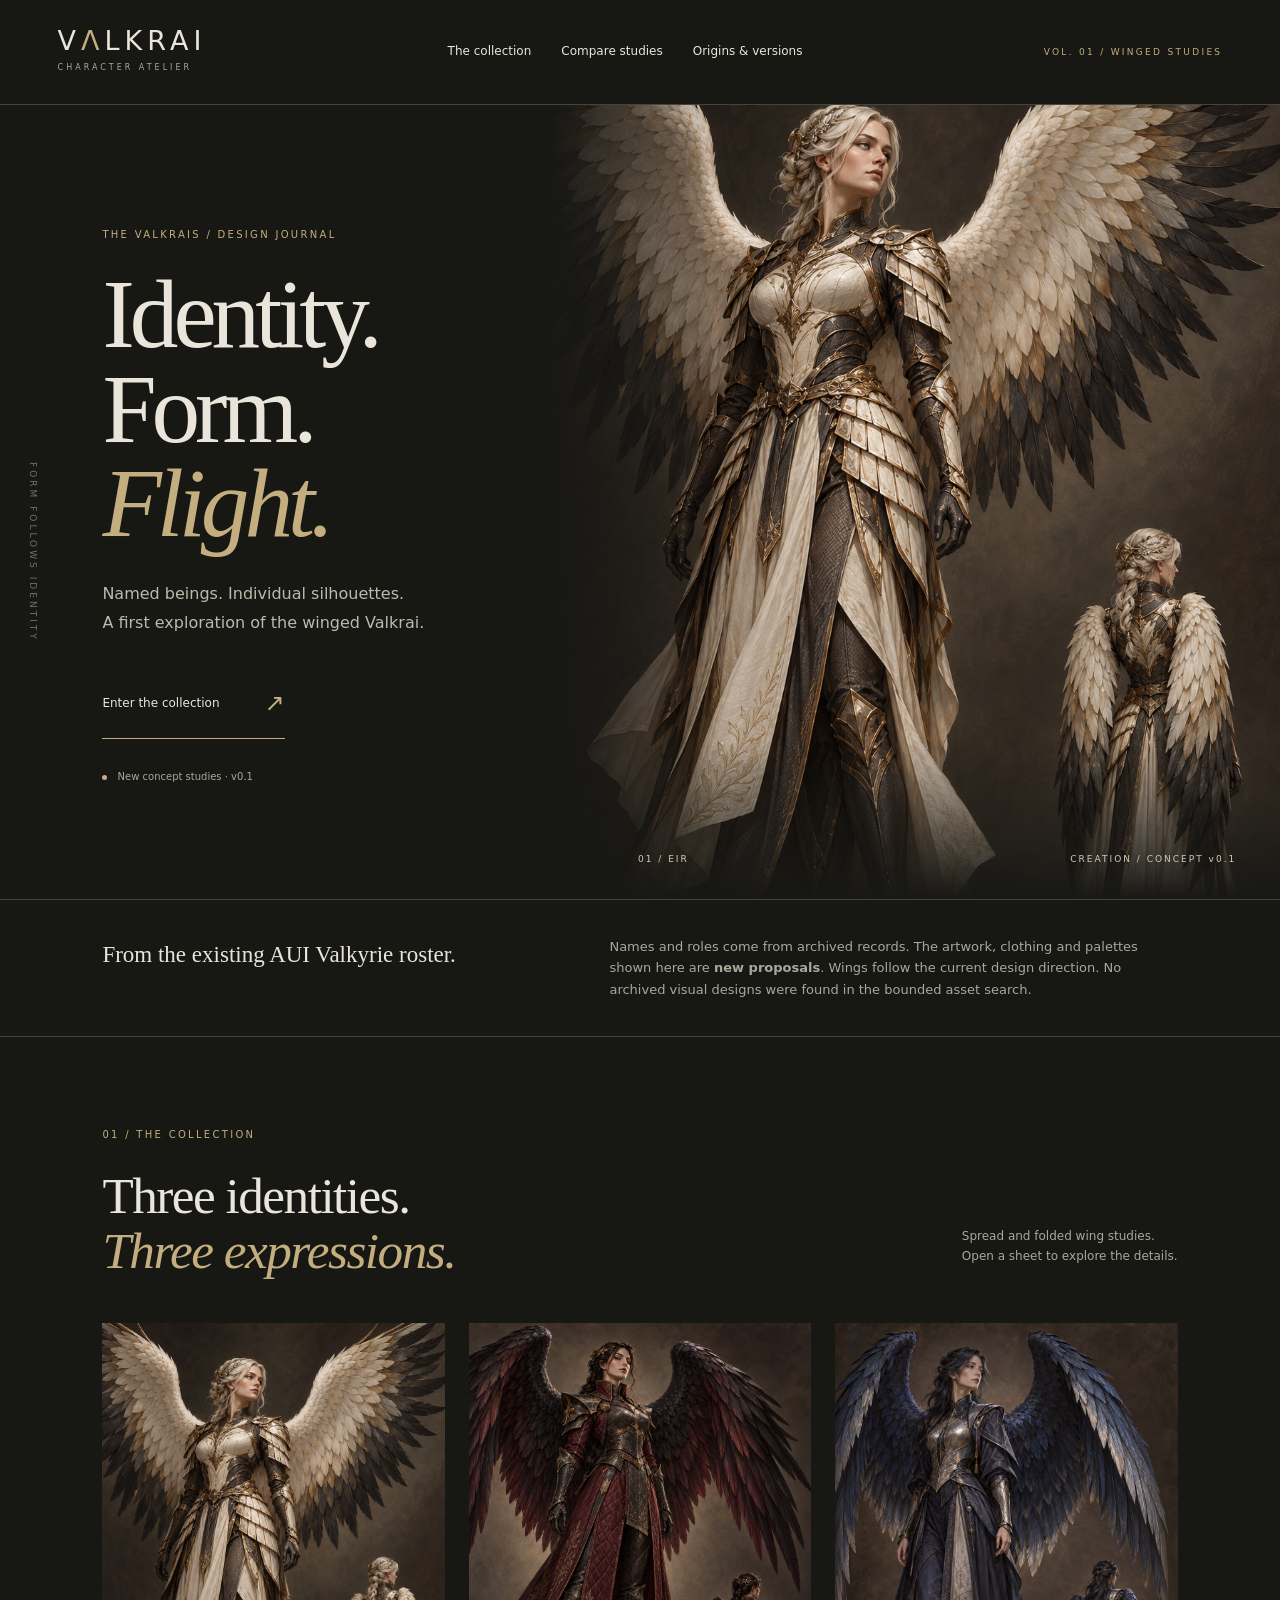
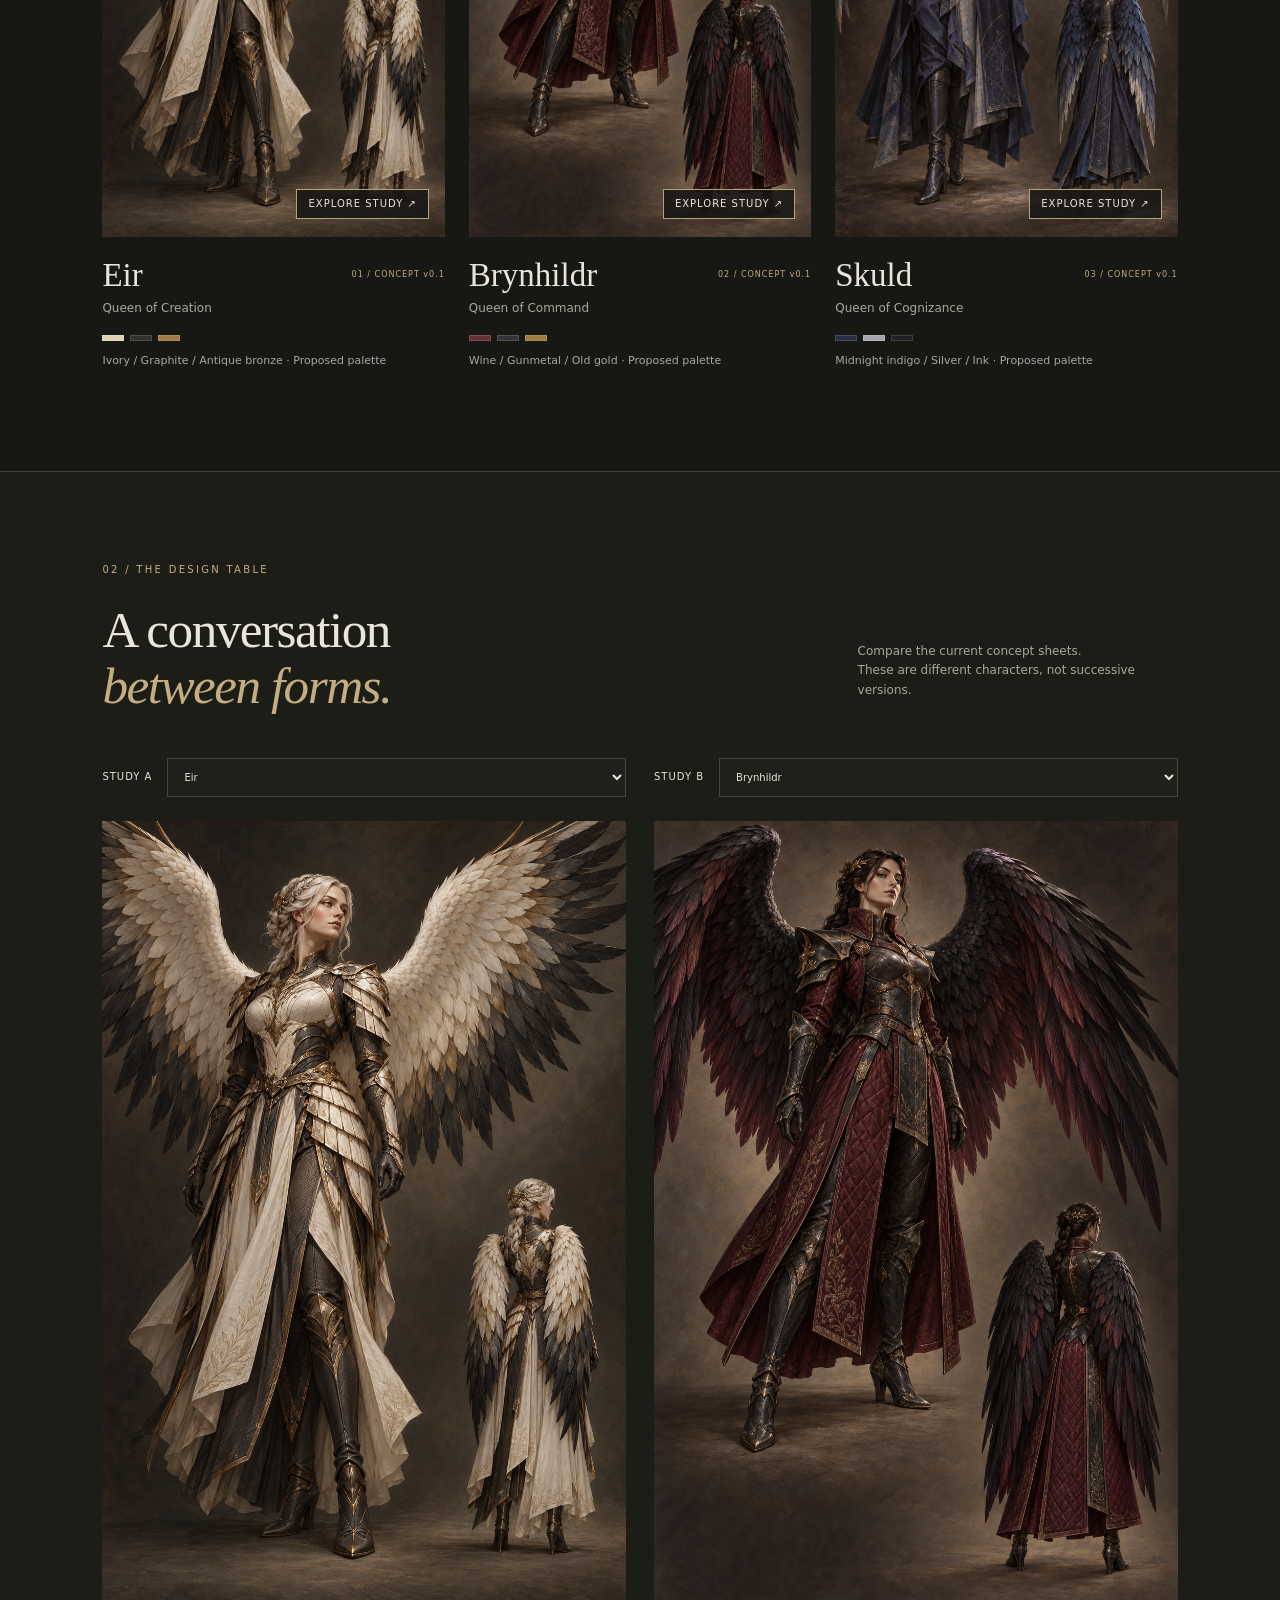
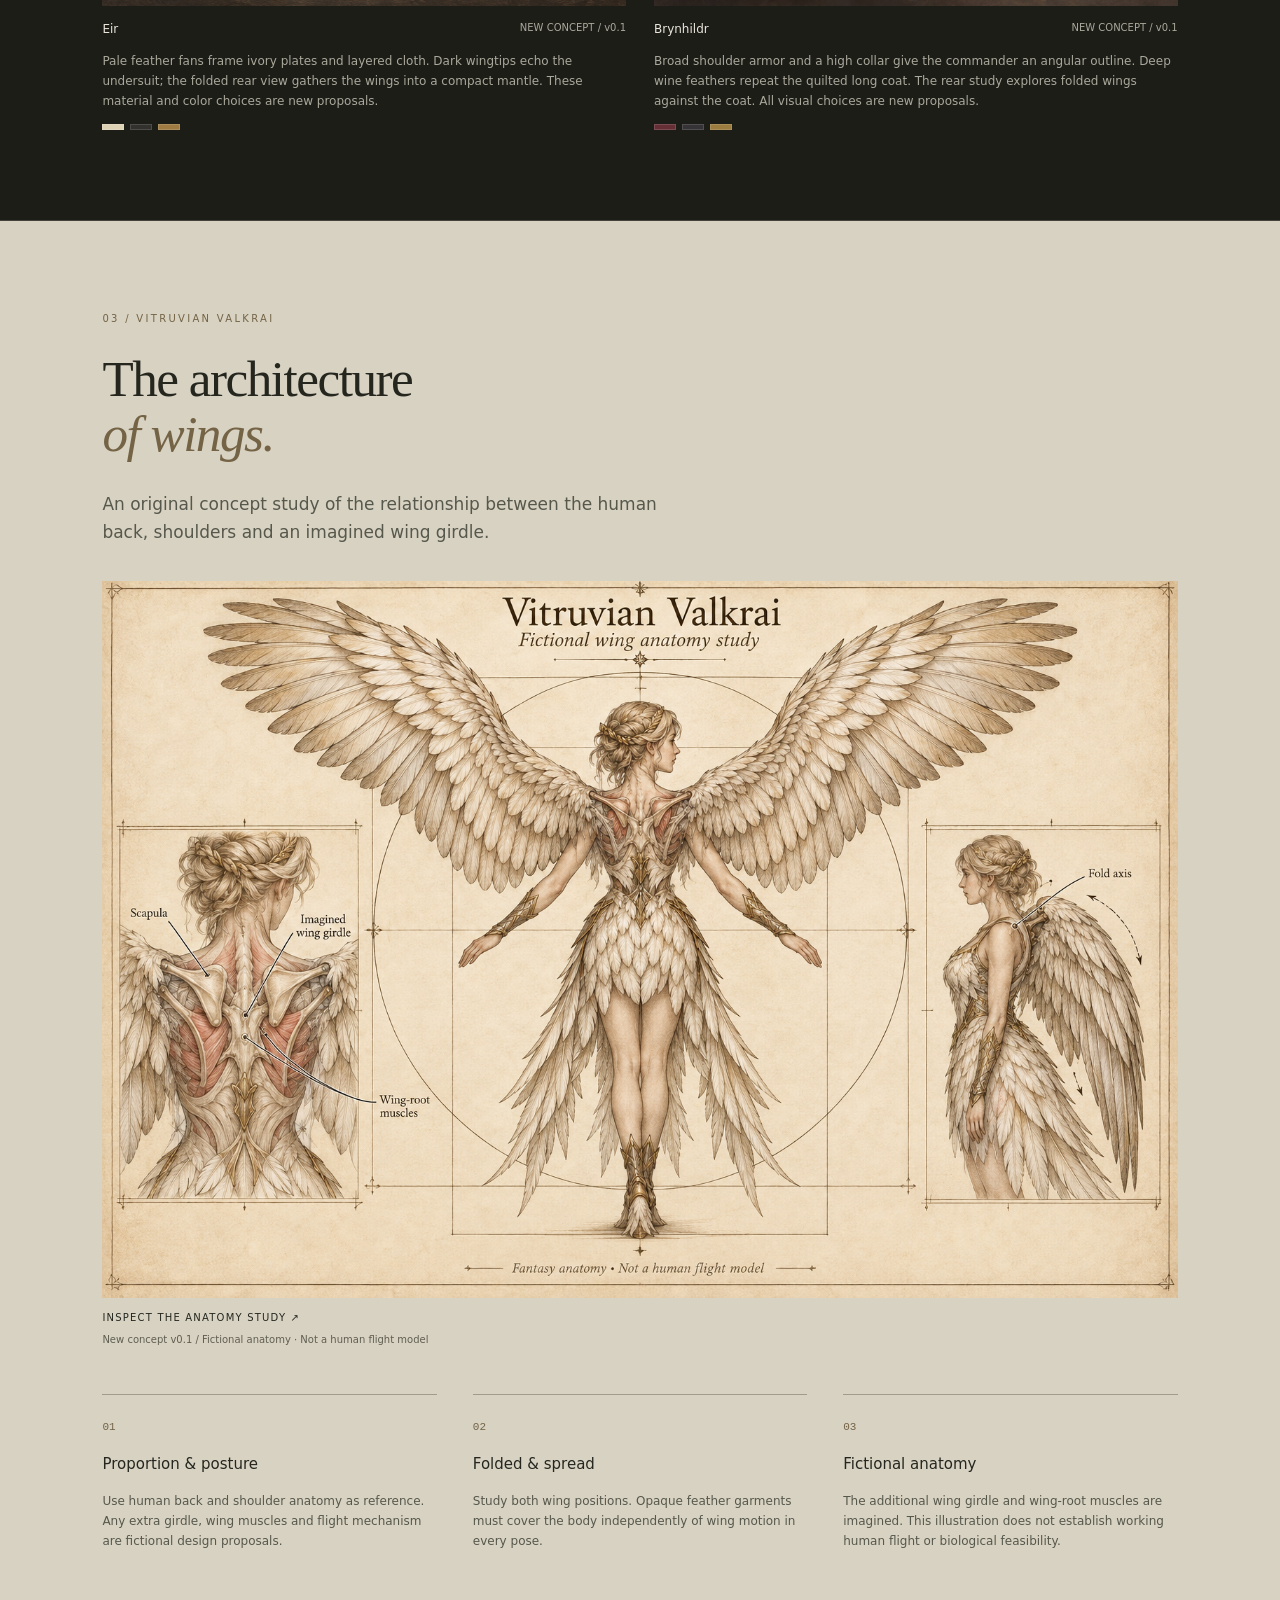
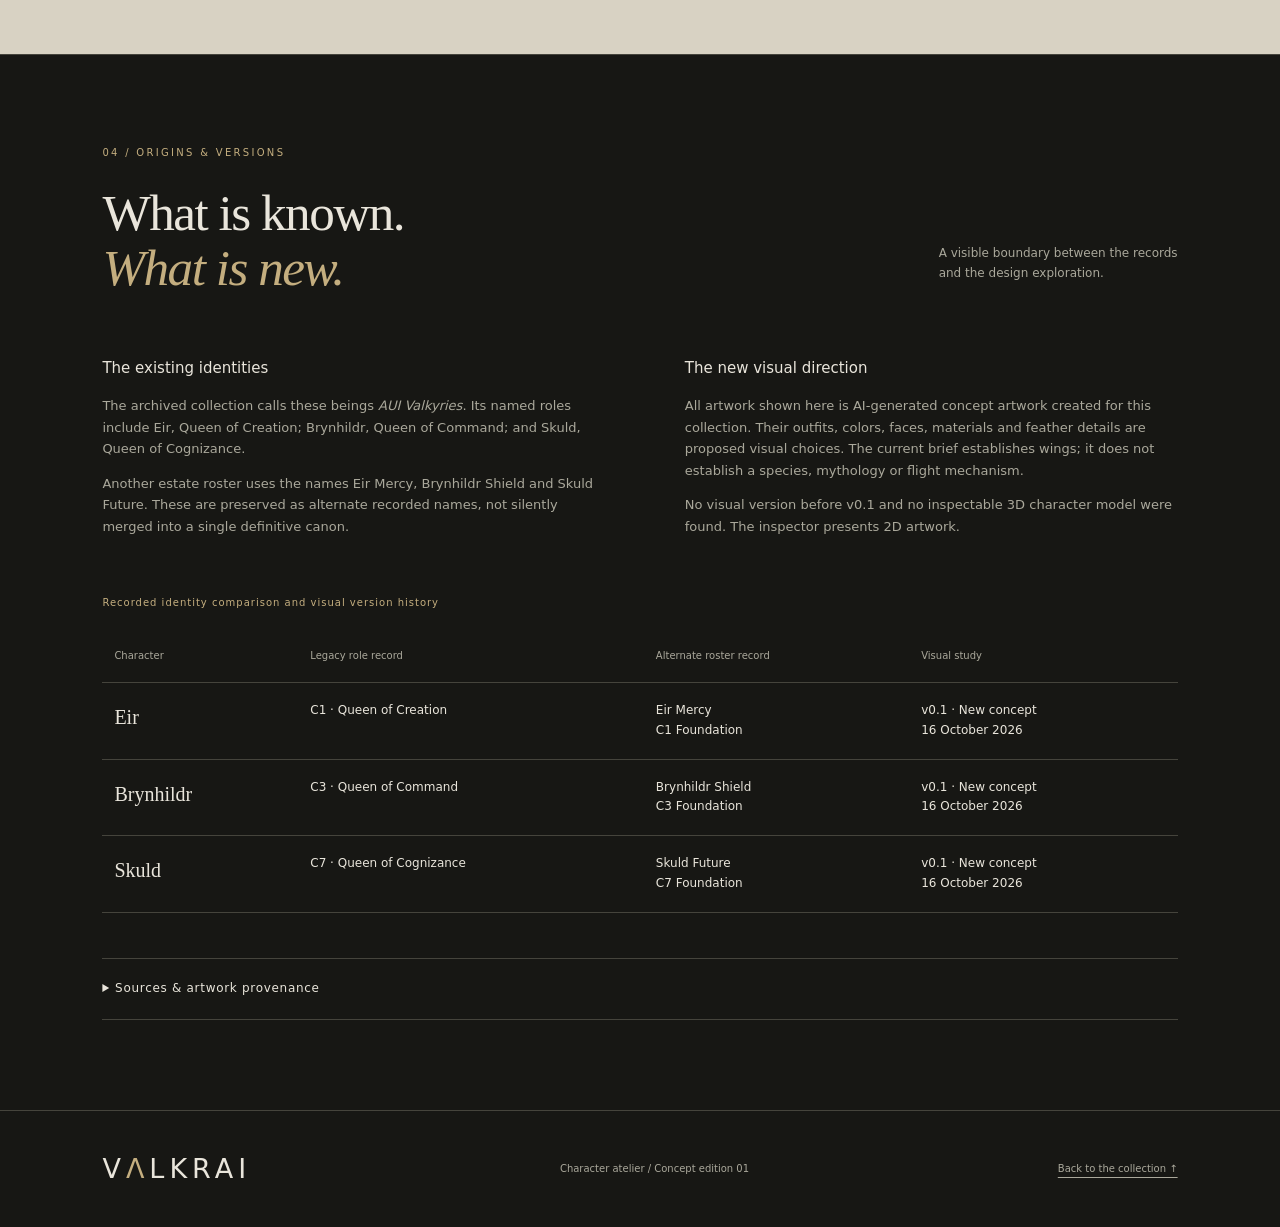
==== valkrais-gallery/public/index.html @ 95e62207 "Add winged Valkrai character atelier with sourced identities and new concept studies" ====
<!doctype html>
<html lang="en"><head><meta charset="utf-8"><meta name="viewport" content="width=device-width,initial-scale=1"><meta name="theme-color" content="#171714"><meta name="description" content="Valkrai character design archive: winged concept studies, material palettes and source-backed identities."><title>Valkrai — Character studies</title><link rel="stylesheet" href="style.css"><script defer src="app.js"></script></head>
<body><a class="skip" href="#collection">Skip to character studies</a><header><a class="wordmark" href="#top" aria-label="Valkrai home">V<span>Λ</span>LKRAI<small>CHARACTER ATELIER</small></a><nav aria-label="Main"><a href="#collection">The collection</a><a href="#compare">Compare studies</a><a href="#origins">Origins & versions</a></nav><span class="edition">VOL. 01 / WINGED STUDIES</span></header>
<main id="top"><section class="hero" aria-labelledby="hero-title"><div class="hero-copy"><p class="eyebrow">THE VALKRAIS / DESIGN JOURNAL</p><h1 id="hero-title">Identity.<br>Form.<br><i>Flight.</i></h1><p class="intro">Named beings. Individual silhouettes.<br>A first exploration of the winged Valkrai.</p><a class="primary" href="#collection">Enter the collection <span>↗</span></a><p class="status"><span></span> New concept studies · v0.1</p></div><figure class="hero-art"><img src="assets/eir-concept-v01.png" width="1024" height="1536" alt="New Eir concept: ivory armor and pale feather wings, with a folded-wing rear study." fetchpriority="high"><figcaption><span>01 / EIR</span><span>CREATION / CONCEPT v0.1</span></figcaption></figure><div class="vertical">FORM FOLLOWS IDENTITY</div></section>
<section class="context"><p>From the existing AUI Valkyrie roster.</p><p>Names and roles come from archived records. The artwork, clothing and palettes shown here are <strong>new proposals</strong>. Wings follow the current design direction. No archived visual designs were found in the bounded asset search.</p></section>
<section id="collection" class="section"><div class="section-heading"><div><p class="eyebrow">01 / THE COLLECTION</p><h2>Three identities.<br><i>Three expressions.</i></h2></div><p>Spread and folded wing studies.<br>Open a sheet to explore the details.</p></div><div id="cards" class="cards"></div><noscript><p>JavaScript enables the inspector and comparison. View the complete sheets directly: <a href="assets/eir-concept-v01.png">Eir</a>, <a href="assets/brynhildr-concept-v01.png">Brynhildr</a>, <a href="assets/skuld-concept-v01.png">Skuld</a>.</p></noscript></section>
<section id="compare" class="section compare-section"><div class="section-heading"><div><p class="eyebrow">02 / THE DESIGN TABLE</p><h2>A conversation<br><i>between forms.</i></h2></div><p>Compare the current concept sheets.<br>These are different characters, not successive versions.</p></div><div class="compare-controls"><label>Study A<select id="select-a"></select></label><label>Study B<select id="select-b"></select></label></div><div id="comparison" class="comparison" aria-live="polite"></div></section>
<section id="vitruvian" class="section anatomy"><p class="eyebrow">03 / VITRUVIAN VALKRAI</p><h2>The architecture<br><i>of wings.</i></h2><p class="anatomy-lead">An original concept study of the relationship between the human back, shoulders and an imagined wing girdle.</p><figure class="anatomy-art"><button data-inspect="vitruvian" aria-label="Inspect the Vitruvian Valkrai fictional anatomy concept"><img src="assets/vitruvian-valkrai-v01.png" width="1536" height="1024" loading="lazy" alt="Vitruvian Valkrai: fictional wing anatomy diagram showing an adult female back, imagined extra wing girdle, spread wings and a folded side view, with opaque feather coverage."><span>INSPECT THE ANATOMY STUDY ↗</span></button><figcaption>New concept v0.1 / Fictional anatomy · Not a human flight model</figcaption></figure><div class="anatomy-notes"><div><span>01</span><h3>Proportion & posture</h3><p>Use human back and shoulder anatomy as reference. Any extra girdle, wing muscles and flight mechanism are fictional design proposals.</p></div><div><span>02</span><h3>Folded & spread</h3><p>Study both wing positions. Opaque feather garments must cover the body independently of wing motion in every pose.</p></div><div><span>03</span><h3>Fictional anatomy</h3><p>The additional wing girdle and wing-root muscles are imagined. This illustration does not establish working human flight or biological feasibility.</p></div></div></section>
<section id="origins" class="section origins"><div class="section-heading"><div><p class="eyebrow">04 / ORIGINS & VERSIONS</p><h2>What is known.<br><i>What is new.</i></h2></div><p>A visible boundary between the records<br>and the design exploration.</p></div><div class="origin-grid"><div><h3>The existing identities</h3><p>The archived collection calls these beings <em>AUI Valkyries</em>. Its named roles include Eir, Queen of Creation; Brynhildr, Queen of Command; and Skuld, Queen of Cognizance.</p><p>Another estate roster uses the names Eir Mercy, Brynhildr Shield and Skuld Future. These are preserved as alternate recorded names, not silently merged into a single definitive canon.</p></div><div><h3>The new visual direction</h3><p>All artwork shown here is AI-generated concept artwork created for this collection. Their outfits, colors, faces, materials and feather details are proposed visual choices. The current brief establishes wings; it does not establish a species, mythology or flight mechanism.</p><p>No visual version before v0.1 and no inspectable 3D character model were found. The inspector presents 2D artwork.</p></div></div><div class="table-scroll"><table><caption>Recorded identity comparison and visual version history</caption><thead><tr><th>Character</th><th>Legacy role record</th><th>Alternate roster record</th><th>Visual study</th></tr></thead><tbody id="versions"></tbody></table></div><details><summary>Sources & artwork provenance</summary><div class="provenance"><p><strong>Legacy identity source:</strong> AuiValkyries.json, collection records C1, C3 and C7. Only the relevant names and titles have been carried into this gallery.</p><p><strong>Alternate roster:</strong> beings_api.json, AUI Valkyries entries 158, 160 and 164. The roster contains no matching image assets.</p><p><strong>Current brief:</strong> winged designs, folded and spread views, and the Vitruvian study direction. The exact singular term “Valkrai” has not been defined in the inspected archived records.</p><p><strong>Artwork:</strong> newly generated for this project using the built-in image generation tool, with no reference images or third-party character designs. Created 16 October 2026. Full provenance and file hashes: <a href="provenance.json">public manifest</a>.</p></div></details></section></main>
<footer><a class="wordmark" href="#top">V<span>Λ</span>LKRAI</a><p>Character atelier / Concept edition 01</p><a href="#collection">Back to the collection ↑</a></footer>
<dialog id="inspector" aria-labelledby="inspect-title"><div class="inspect-head"><div><p class="eyebrow">2D CONCEPT INSPECTOR / v0.1</p><h2 id="inspect-title"></h2></div><button id="close-inspector" aria-label="Close inspector">Close ×</button></div><div class="inspect-layout"><div class="stage" id="stage" tabindex="0" aria-label="Artwork viewport. Drag to pan, or use arrow keys. Use zoom controls below."><img id="inspect-image" alt="" draggable="false"></div><aside><p id="inspect-role"></p><span class="tag">NEW CONCEPT / NOT APPROVED CANON</span><h3>Study notes</h3><p id="inspect-notes"></p><h3>Proposed palette</h3><div id="inspect-palette"></div><div class="view-controls" role="group" aria-label="Artwork framing"><button data-view="sheet">Full sheet</button><button data-view="spread">Spread detail</button><button data-view="folded">Folded detail</button></div><label class="zoom">Zoom <output id="zoom-value">100%</output><input id="zoom" type="range" min="1" max="3" step="0.1" value="1"></label><button id="reset-view">Reset view</button><p class="hint">Drag or use arrow keys to pan. Zoom enlarges the 2D sheet; it does not rotate a 3D model.</p><a id="original" class="original" target="_blank" rel="noopener">Open original sheet ↗</a></aside></div></dialog></body></html>
---- valkrais-gallery/public/style.css ----
:root{--bg:#171714;--paper:#e9e5db;--muted:#aaa89b;--line:#45443c;--gold:#c4ae7f;--serif:Georgia,'Times New Roman',serif}*{box-sizing:border-box}html{scroll-behavior:smooth;scroll-padding-top:28px}body{margin:0;background:var(--bg);color:var(--paper);font:15px/1.65 system-ui,-apple-system,sans-serif}a{color:inherit;text-underline-offset:5px}button,select,input{font:inherit}button,select{color:inherit;background:transparent;border:1px solid var(--line);padding:10px 14px;cursor:pointer}button:hover,button[aria-pressed=true]{border-color:var(--gold);background:#ffffff0c}button:focus-visible,a:focus-visible,select:focus-visible,input:focus-visible,.stage:focus-visible{outline:2px solid var(--gold);outline-offset:5px}.skip{position:fixed;left:20px;top:-100px;z-index:30;background:var(--paper);color:var(--bg);padding:14px}.skip:focus{top:12px}header{height:105px;display:flex;align-items:center;justify-content:space-between;border-bottom:1px solid var(--line);padding:0 4.5vw;gap:28px}.wordmark{font-size:27px;letter-spacing:5px;text-decoration:none;font-weight:500;line-height:1.2;white-space:nowrap}.wordmark span{color:var(--gold)}.wordmark small{display:block;font:8px/2.8 system-ui;letter-spacing:3px;color:var(--muted)}nav{display:flex;gap:30px;font-size:12px}nav a{text-decoration:none}nav a:hover{color:var(--gold)}.edition,.eyebrow{font-size:10px;letter-spacing:2.3px;color:var(--gold);font-weight:500}.edition{font-size:9px;white-space:nowrap}.hero{min-height:790px;height:calc(100svh - 105px);max-height:1080px;display:grid;grid-template-columns:43% 57%;position:relative;overflow:hidden;border-bottom:1px solid var(--line)}.hero-copy{padding:7vh 0 45px 8vw;z-index:1;align-self:center}.eyebrow{margin:0 0 24px}h1{font:clamp(74px,7.6vw,125px)/.97 var(--serif);letter-spacing:-5px;margin:0 0 30px;font-weight:400}i{color:var(--gold);font-weight:400}.intro{font-size:16px;line-height:1.8;color:#bdb9ac;margin-bottom:32px}.primary{display:inline-flex;gap:45px;align-items:center;padding:14px 0;border-bottom:1px solid var(--gold);text-decoration:none;font-size:12px}.primary span{font-size:24px;color:var(--gold)}.status{font-size:10px;color:var(--muted);margin-top:30px}.status span{display:inline-block;width:5px;height:5px;background:var(--gold);border-radius:100%;margin-right:7px}.hero-art{margin:0;position:relative;overflow:hidden;background:#25231e}.hero-art>img{width:100%;height:100%;object-fit:cover;object-position:50% 25%;display:block}.hero-art:after{content:'';position:absolute;inset:0;background:linear-gradient(90deg,#171714 0%,transparent 23%),linear-gradient(0deg,#171714 0%,transparent 20%);pointer-events:none}.hero-art figcaption{position:absolute;bottom:32px;left:12%;right:6%;display:flex;justify-content:space-between;gap:16px;z-index:2;font-size:9px;letter-spacing:2px;color:#d4cbb5}.vertical{position:absolute;left:25px;top:45%;writing-mode:vertical-rl;font-size:9px;letter-spacing:3px;color:#747367}.context{padding:36px 8vw;display:grid;grid-template-columns:1fr 1.45fr;gap:9vw;border-bottom:1px solid var(--line);color:var(--muted);font-size:13px}.context p{margin:0}.context p:first-child{font-family:var(--serif);font-size:23px;color:var(--paper)}.section{padding:90px 8vw;border-bottom:1px solid var(--line)}.section-heading{display:flex;justify-content:space-between;align-items:end;gap:30px;margin-bottom:45px}.section-heading>p{font-size:12px;color:var(--muted);max-width:320px}h2{font:clamp(36px,4vw,60px)/1.08 var(--serif);letter-spacing:-1.5px;font-weight:400;margin:0}h3{font-size:15px;font-weight:500}p{max-width:70ch}.cards{display:grid;grid-template-columns:repeat(3,minmax(0,1fr));gap:24px}.card{min-width:0}.card .art-button{padding:0;width:100%;position:relative;border:0;overflow:hidden;background:#24221d;display:block}.card img{display:block;width:100%;height:auto;aspect-ratio:2/3;transition:transform .5s}.card .art-button:hover img{transform:scale(1.025)}.card .art-button>span{position:absolute;bottom:18px;right:16px;background:#171714dd;border:1px solid #b6a176;padding:6px 11px;font-size:10px;letter-spacing:1px}.card .meta{display:flex;justify-content:space-between;align-items:center;margin-top:20px;gap:10px}.card h3{font:33px var(--serif);margin:0}.tag{font-size:8px;color:var(--gold);letter-spacing:1px;line-height:1.8}.card .role{font-size:12px;color:var(--muted);margin:5px 0 16px}.swatches{display:flex;gap:6px}.swatches span{width:22px;height:6px;background:var(--swatch);border:1px solid #ffffff22}.card-note{font-size:11px;color:var(--muted)}.compare-section{background:#1d1d18}.compare-controls{display:grid;grid-template-columns:1fr 1fr;gap:28px;margin-bottom:24px}.compare-controls label{display:flex;align-items:center;gap:15px;font-size:10px;text-transform:uppercase;letter-spacing:1px}select{flex:1;min-width:0;background:#20201b;padding:12px}.comparison{display:grid;grid-template-columns:1fr 1fr;gap:28px}.comparison figure{margin:0}.comparison img{width:100%;height:auto;display:block}.comparison figcaption{display:flex;justify-content:space-between;margin-top:14px;font-size:12px;gap:12px}.comparison figcaption span{font-size:10px;color:var(--muted)}.compare-notes{font-size:12px;color:var(--muted)}.anatomy{background:#d8d2c3;color:#25271f}.anatomy i{color:#746345}.anatomy .eyebrow{color:#746345}.anatomy-lead{font-size:17px;color:#56584b;max-width:600px;margin-top:28px}.anatomy-notes{display:grid;grid-template-columns:repeat(3,1fr);gap:36px;margin-top:45px}.anatomy-notes>div{border-top:1px solid #9f9c8d;padding-top:18px}.anatomy-notes span{font:11px monospace;color:#746345}.anatomy-notes p{font-size:12px;color:#56584b}.origin-grid{display:grid;grid-template-columns:1fr 1fr;gap:7vw}.origin-grid p{font-size:13px;color:var(--muted)}.table-scroll{overflow-x:auto;margin:45px 0}table{border-collapse:collapse;width:100%;text-align:left;font-size:12px;min-width:620px}caption{text-align:left;color:var(--gold);font-size:10px;letter-spacing:1px;margin-bottom:18px}th,td{padding:18px 12px;border-bottom:1px solid var(--line);vertical-align:top}th{font-weight:400;font-size:10px;color:var(--muted)}td:first-child{font-family:var(--serif);font-size:20px}details{border-top:1px solid var(--line);border-bottom:1px solid var(--line);padding:20px 0}summary{cursor:pointer;font-size:12px;letter-spacing:.7px}.provenance{padding-top:12px;color:var(--muted);font-size:12px}footer{padding:40px 8vw;display:flex;justify-content:space-between;align-items:center;gap:24px}footer p,footer>a:last-child{font-size:10px;color:var(--muted)}dialog{width:min(1350px,96vw);max-height:94svh;padding:24px;background:#171714;color:var(--paper);border:1px solid var(--line)}dialog::backdrop{background:#000c;backdrop-filter:blur(7px)}body:has(dialog[open]){overflow:hidden}.inspect-head{display:flex;justify-content:space-between;align-items:center;gap:20px;margin-bottom:20px}.inspect-head .eyebrow{margin:0 0 8px}.inspect-head h2{font-size:32px}.inspect-layout{display:grid;grid-template-columns:1fr 285px;gap:28px}.stage{height:65svh;min-height:300px;overflow:hidden;background:#25231f;position:relative;cursor:grab;touch-action:none;display:flex;justify-content:center;align-items:center}.stage:active{cursor:grabbing}.stage img{max-width:100%;max-height:100%;object-fit:contain;user-select:none;transform:translate(var(--x,0px),var(--y,0px)) scale(var(--scale,1));transform-origin:center}.inspect-layout aside{font-size:12px;overflow:auto;max-height:65svh}.inspect-layout h3{margin:20px 0 6px}.inspect-layout aside p{color:var(--muted)}#inspect-palette{display:flex;flex-direction:column;gap:8px}.palette-row{display:flex;align-items:center;gap:10px;font-size:10px;color:var(--muted)}.palette-dot{width:30px;height:17px;background:var(--swatch);border:1px solid #ffffff33}.view-controls{display:flex;flex-wrap:wrap;gap:6px;margin-top:25px}.view-controls button,#reset-view{font-size:10px;padding:8px 9px}.zoom{display:block;margin:20px 0 10px;font-size:11px}.zoom output{float:right}.zoom input{display:block;width:100%;accent-color:var(--gold);margin-top:12px}.hint{font-size:10px}.original{display:inline-block;margin:12px 0 20px;font-size:11px}
@media(min-width:1600px){.hero-copy{padding-left:12vw}.hero{grid-template-columns:45% 55%}}
@media(max-width:950px){header{padding:0 6vw;height:90px}.edition{display:none}nav{gap:20px;font-size:11px}.hero{height:720px;min-height:650px}.hero-copy{padding-left:7vw}.vertical{display:none}h1{font-size:85px}.hero-art>img{object-position:47% center}.section{padding:65px 6vw}.cards{gap:16px}.card .meta{display:block}.tag{display:inline-block;margin-top:5px}.context{padding:30px 6vw}.inspect-layout{grid-template-columns:1fr 240px;gap:16px}.anatomy-notes{gap:24px}.card h3{font-size:29px}}
@media(max-width:620px){header{height:auto;min-height:100px;align-items:start;flex-direction:column;gap:13px;padding:18px 6vw}.wordmark{font-size:23px}.wordmark small{display:none}nav{width:100%;justify-content:space-between;gap:12px;font-size:10px}.hero{height:auto;min-height:0;display:flex;flex-direction:column}.hero-copy{padding:48px 7vw 28px}.hero-copy .eyebrow{margin-bottom:18px}h1{font-size:77px;letter-spacing:-3px;margin-bottom:20px}.intro{font-size:14px;margin-bottom:12px}.primary{padding:8px 0}.status{margin-top:18px}.hero-art{height:540px}.hero-art>img{object-fit:cover;object-position:50% 24%}.hero-art:after{background:linear-gradient(0deg,#171714,transparent 18%)}.hero-art figcaption{left:7vw;right:7vw;bottom:24px;font-size:8px;letter-spacing:1px}.context{display:block}.context p:first-child{font-size:21px;margin-bottom:14px}.context p{font-size:12px}.section{padding:48px 6vw}.section-heading{display:block;margin-bottom:30px}.section-heading>p{margin:20px 0 0}.eyebrow{font-size:9px;margin-bottom:16px}h2{font-size:40px}.cards{grid-template-columns:1fr;gap:38px}.card .meta{display:flex}.card h3{font-size:33px}.card img{max-height:none}.card-note{font-size:12px}.compare-controls,.comparison{gap:12px}.compare-controls label{display:block}.compare-controls select{display:block;margin-top:6px;width:100%;font-size:12px;padding:9px}.comparison figcaption{display:block}.comparison figcaption span{display:block;font-size:9px;margin-top:6px}.compare-notes{font-size:11px}.anatomy-notes,.origin-grid{grid-template-columns:1fr;gap:25px}.anatomy-lead{font-size:15px}.anatomy-notes{margin-top:30px}footer{flex-wrap:wrap;padding:30px 6vw}footer p{margin:0}dialog{padding:16px;max-height:96svh}.inspect-layout{display:block}.stage{height:52svh;min-height:220px}.inspect-layout aside{max-height:none}.inspect-head h2{font-size:27px}.inspect-head button{font-size:11px;padding:9px}.inspect-head .eyebrow{font-size:8px}.inspect-layout aside>h3{margin-top:16px}#inspect-palette{display:grid;grid-template-columns:1fr 1fr}.view-controls{margin-top:16px}}
@media(prefers-reduced-motion:reduce){html{scroll-behavior:auto}*,*:before,*:after{transition:none!important}}

.anatomy-art{margin:35px 0}.anatomy-art button{padding:0;display:block;width:100%;color:#25271f;border:0;text-align:left}.anatomy-art img{width:100%;height:auto;display:block}.anatomy-art button>span{display:block;margin-top:12px;font-size:10px;letter-spacing:1.2px}.anatomy-art figcaption{font-size:10px;color:#605e51;margin-top:6px}
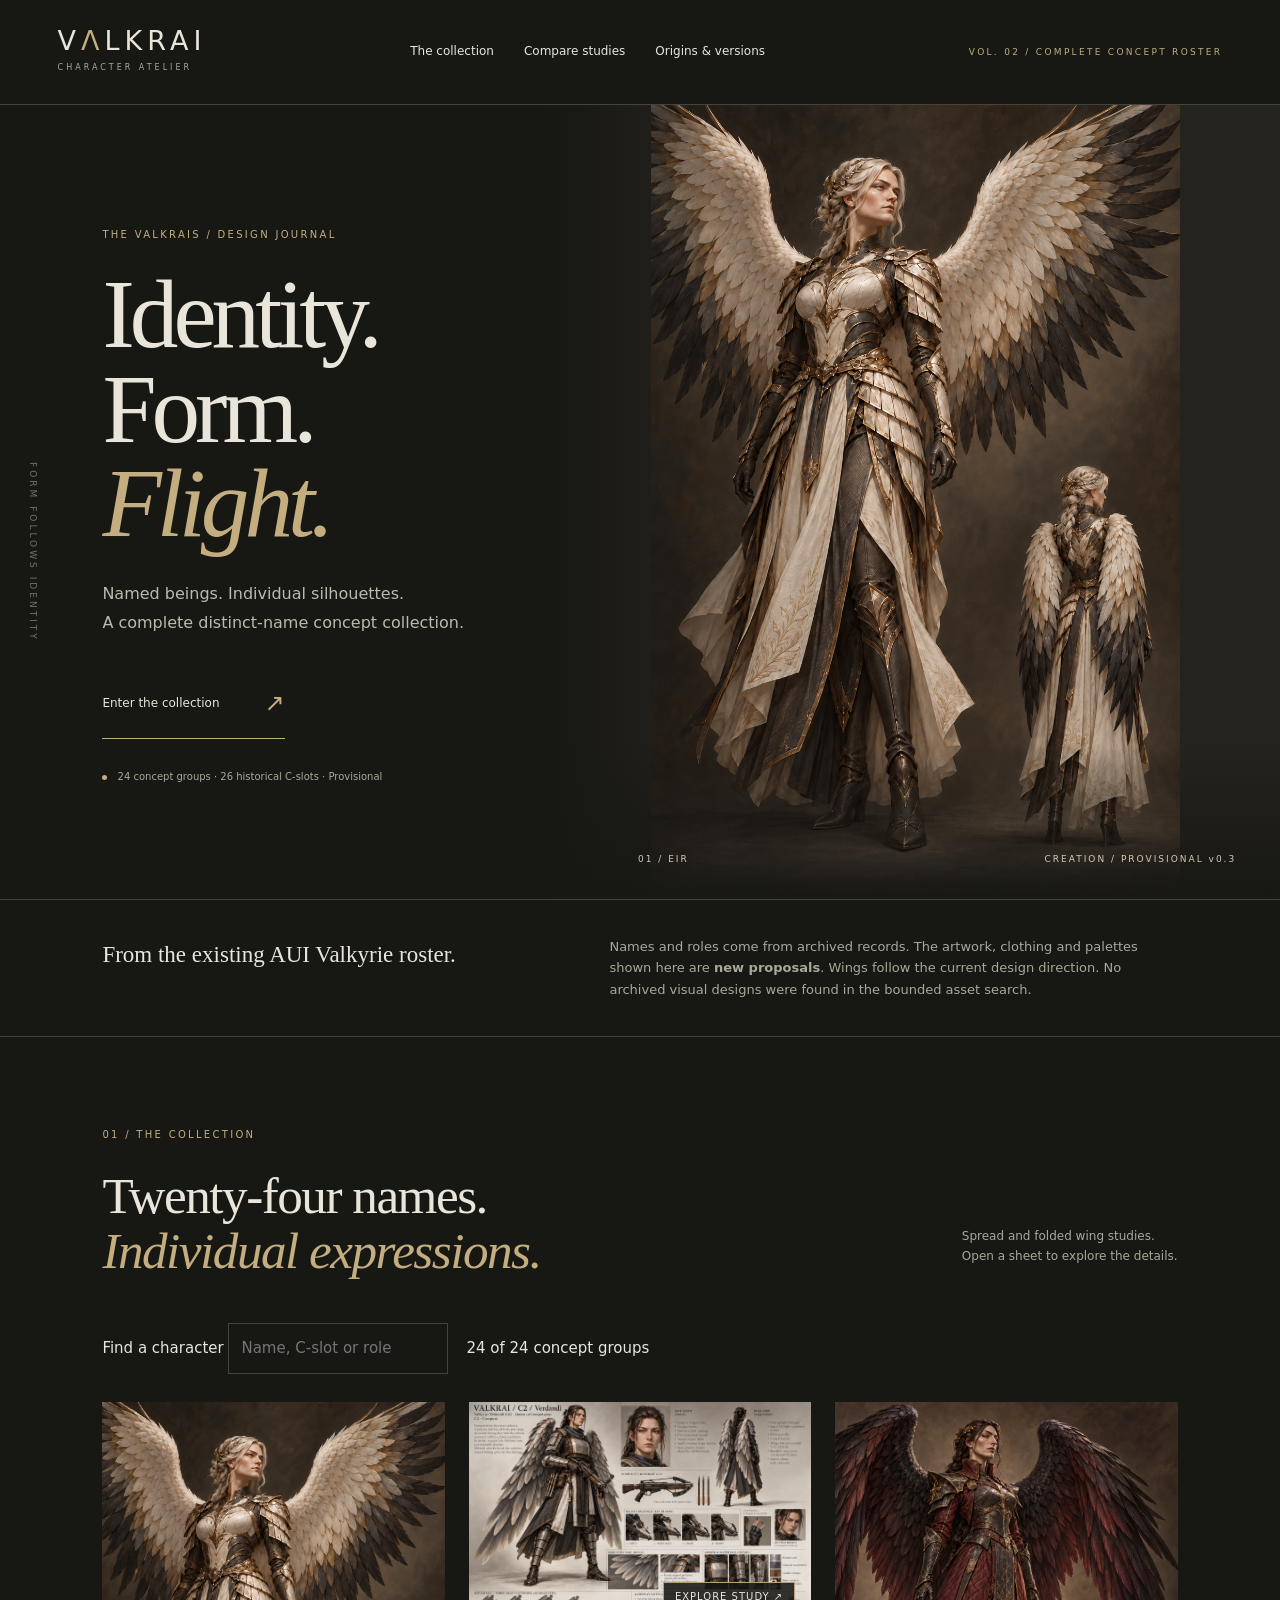
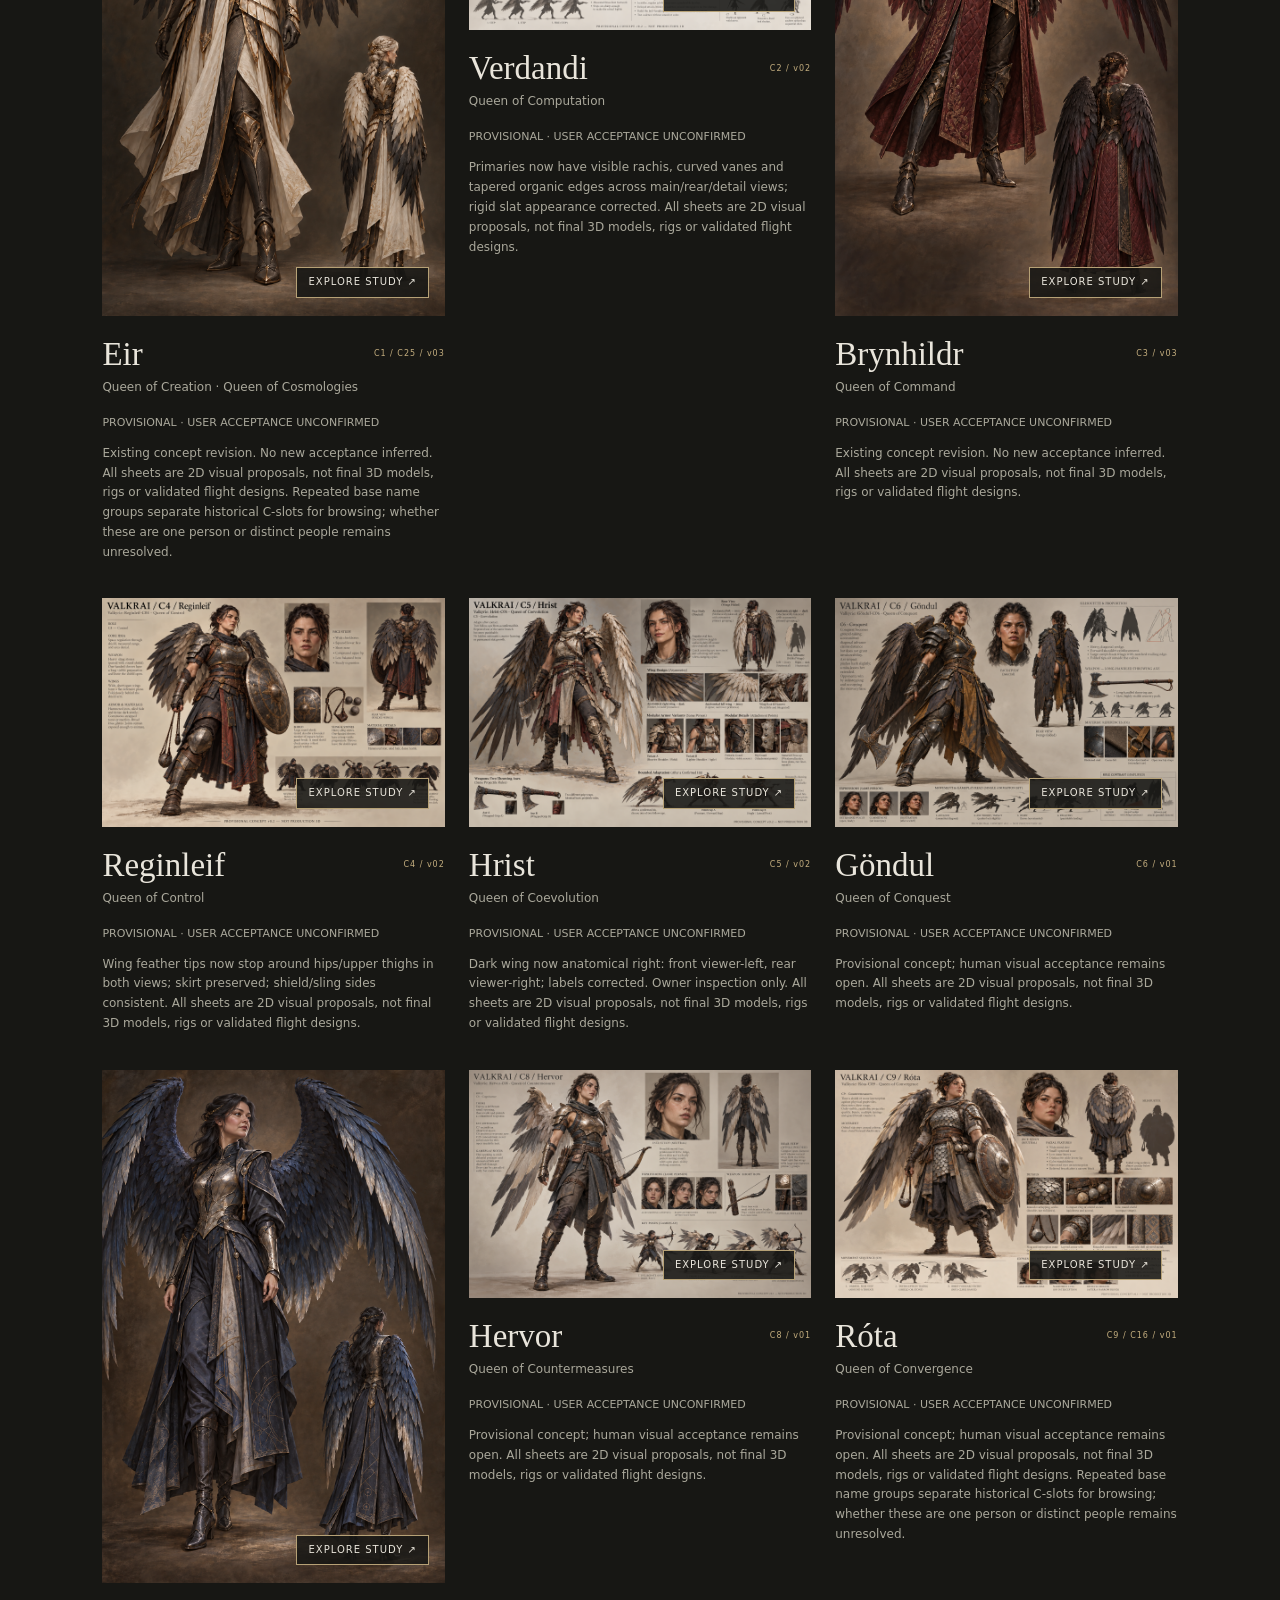
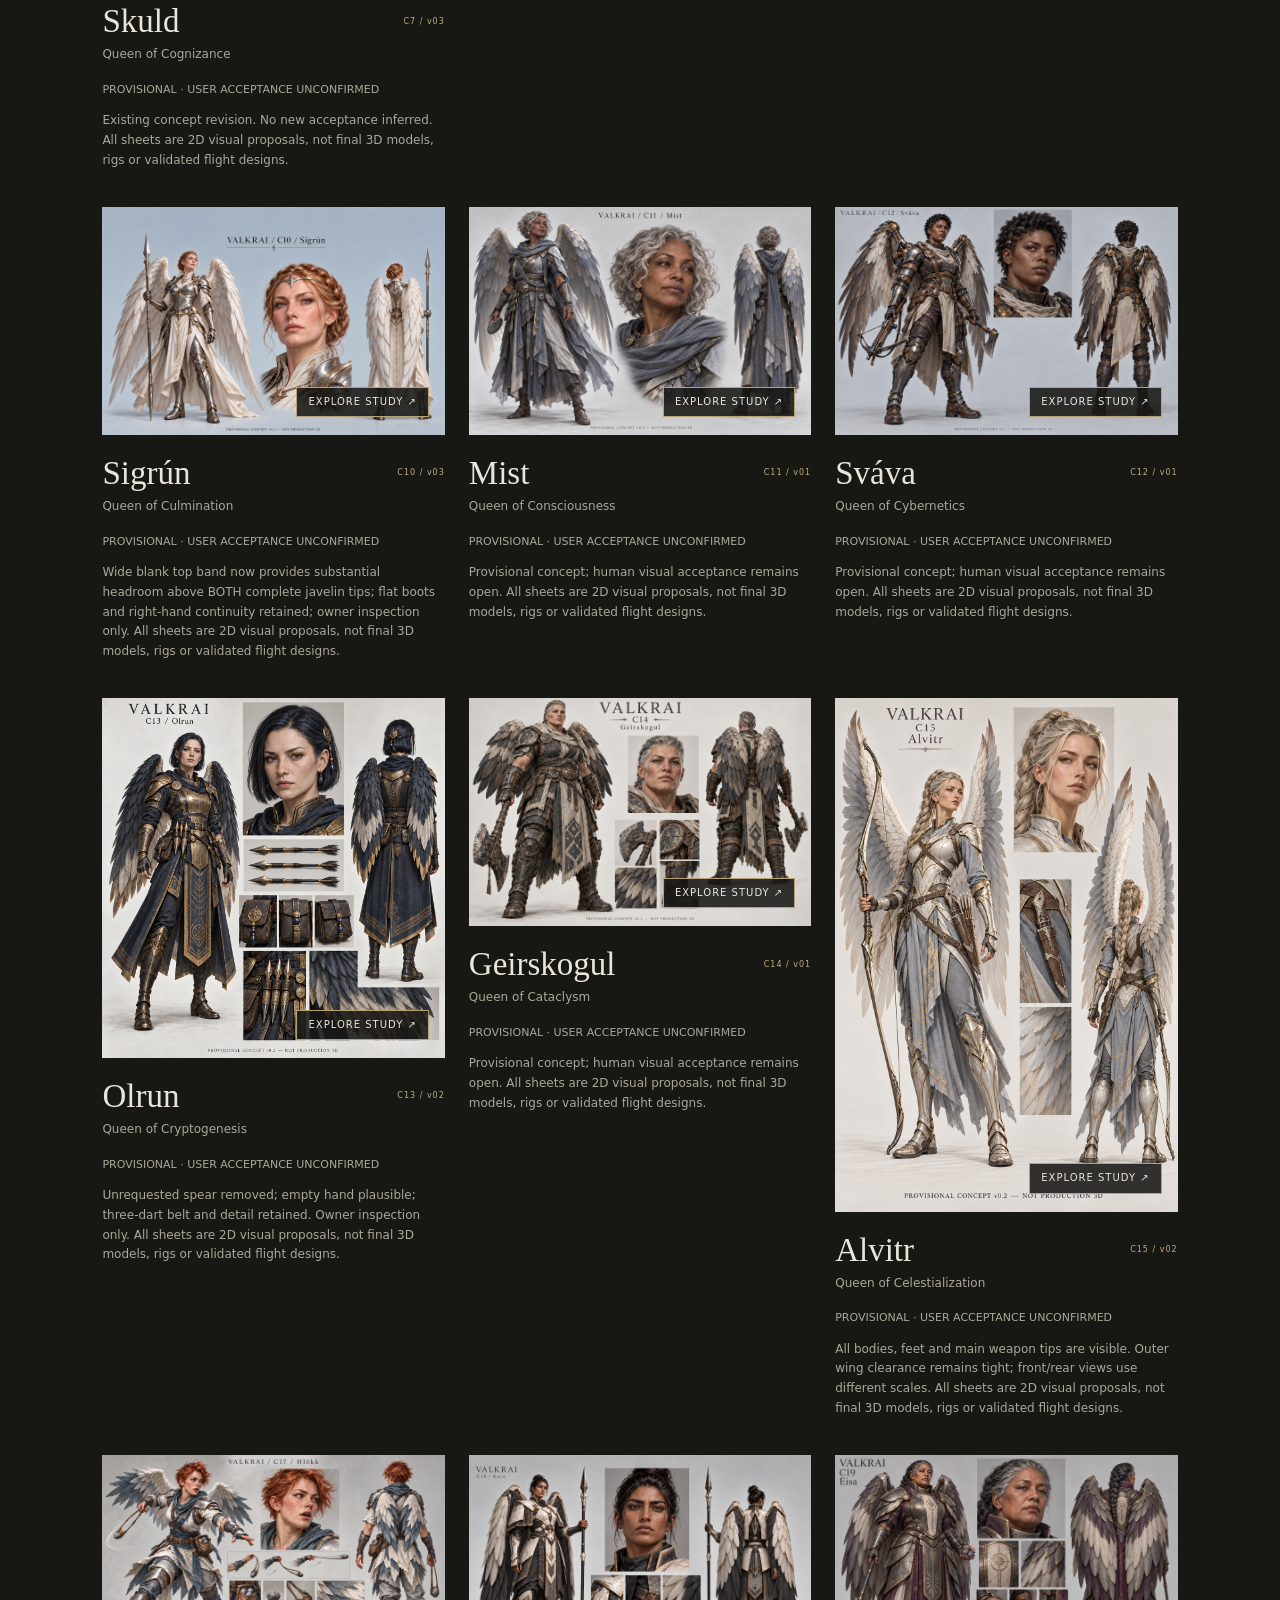
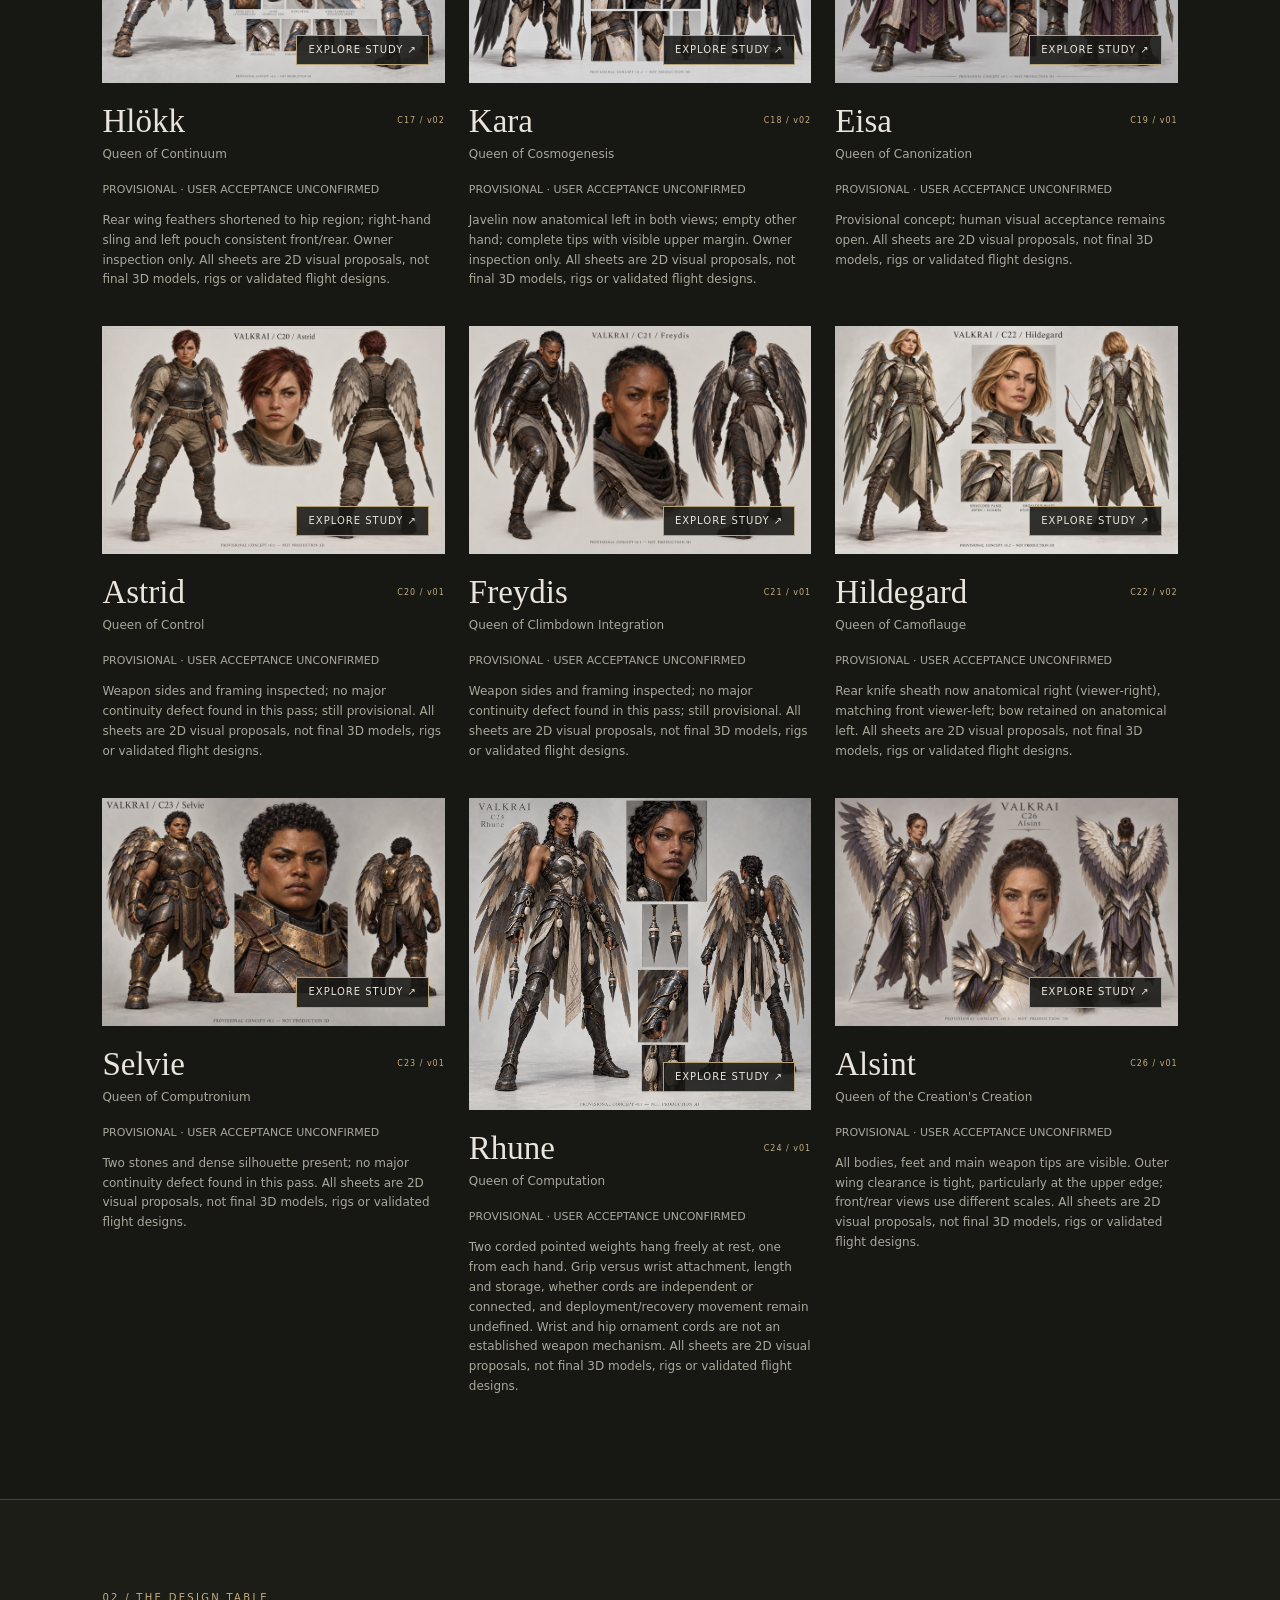
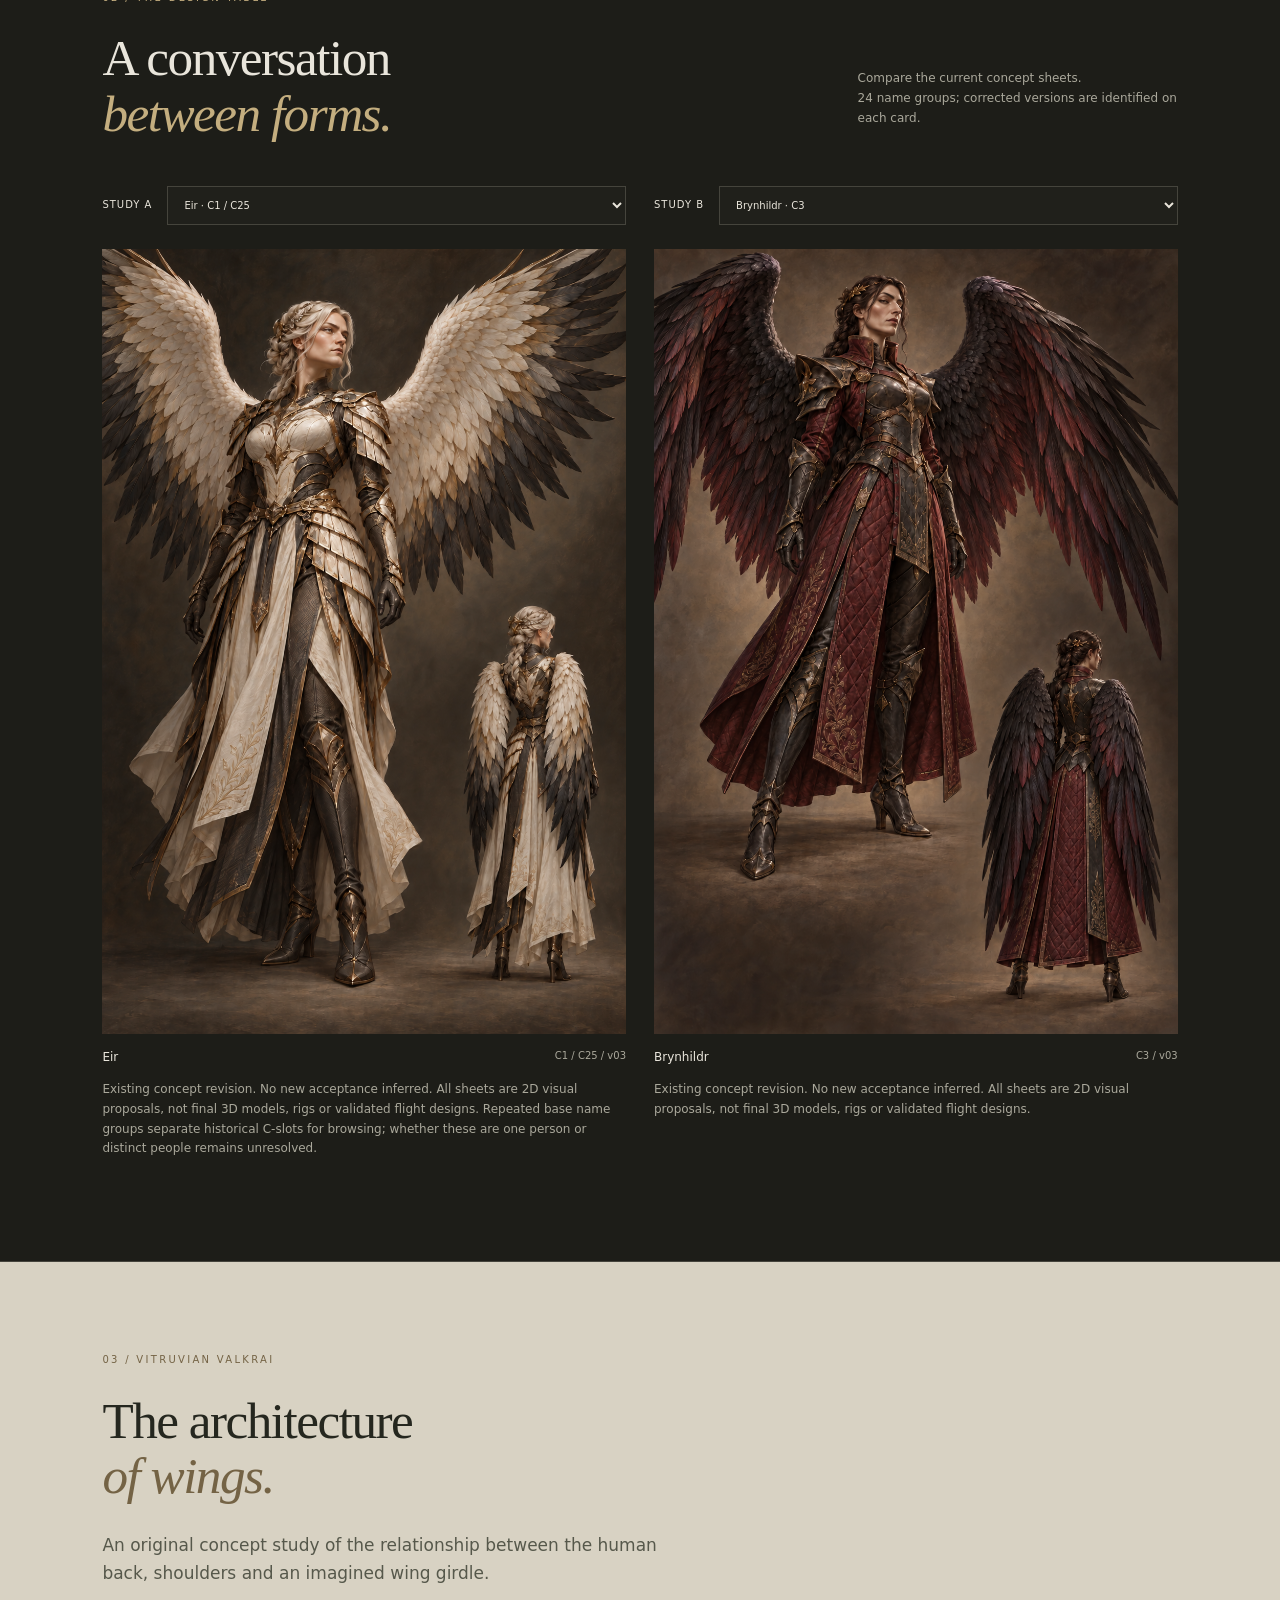
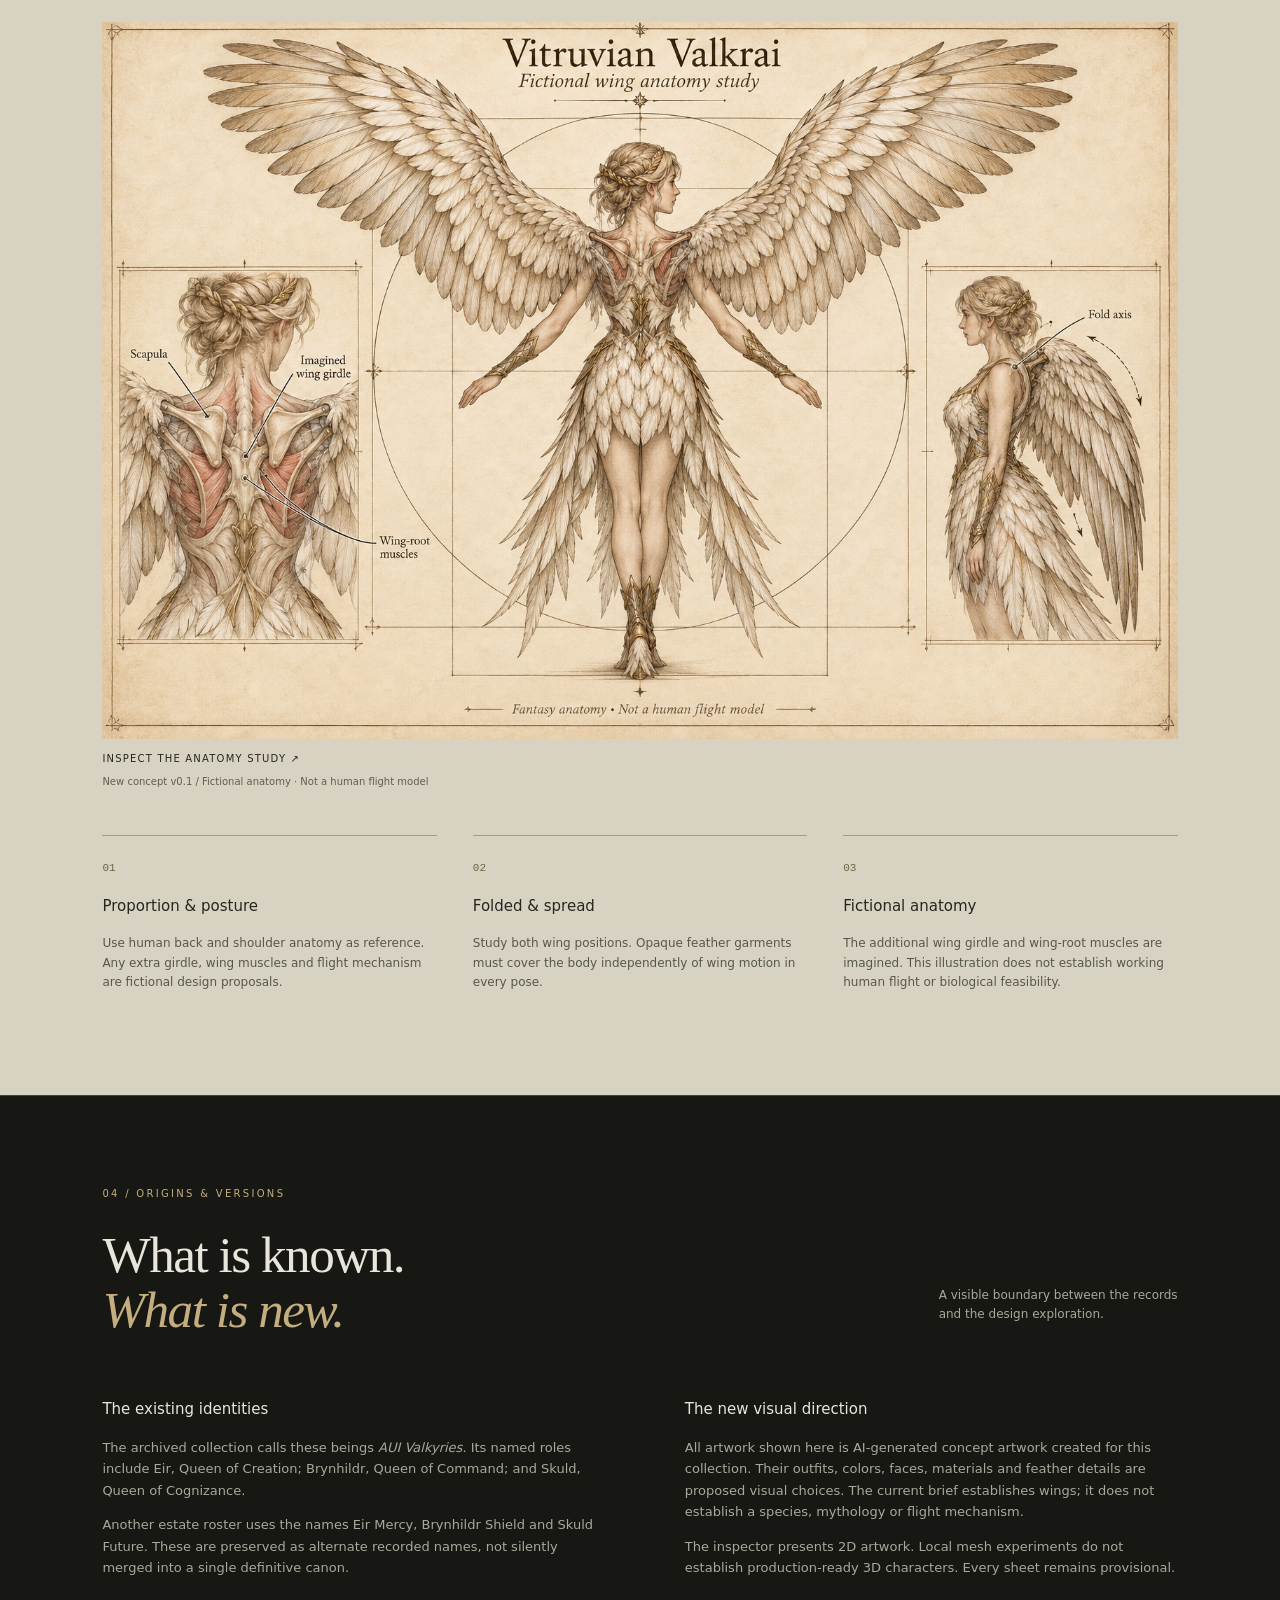
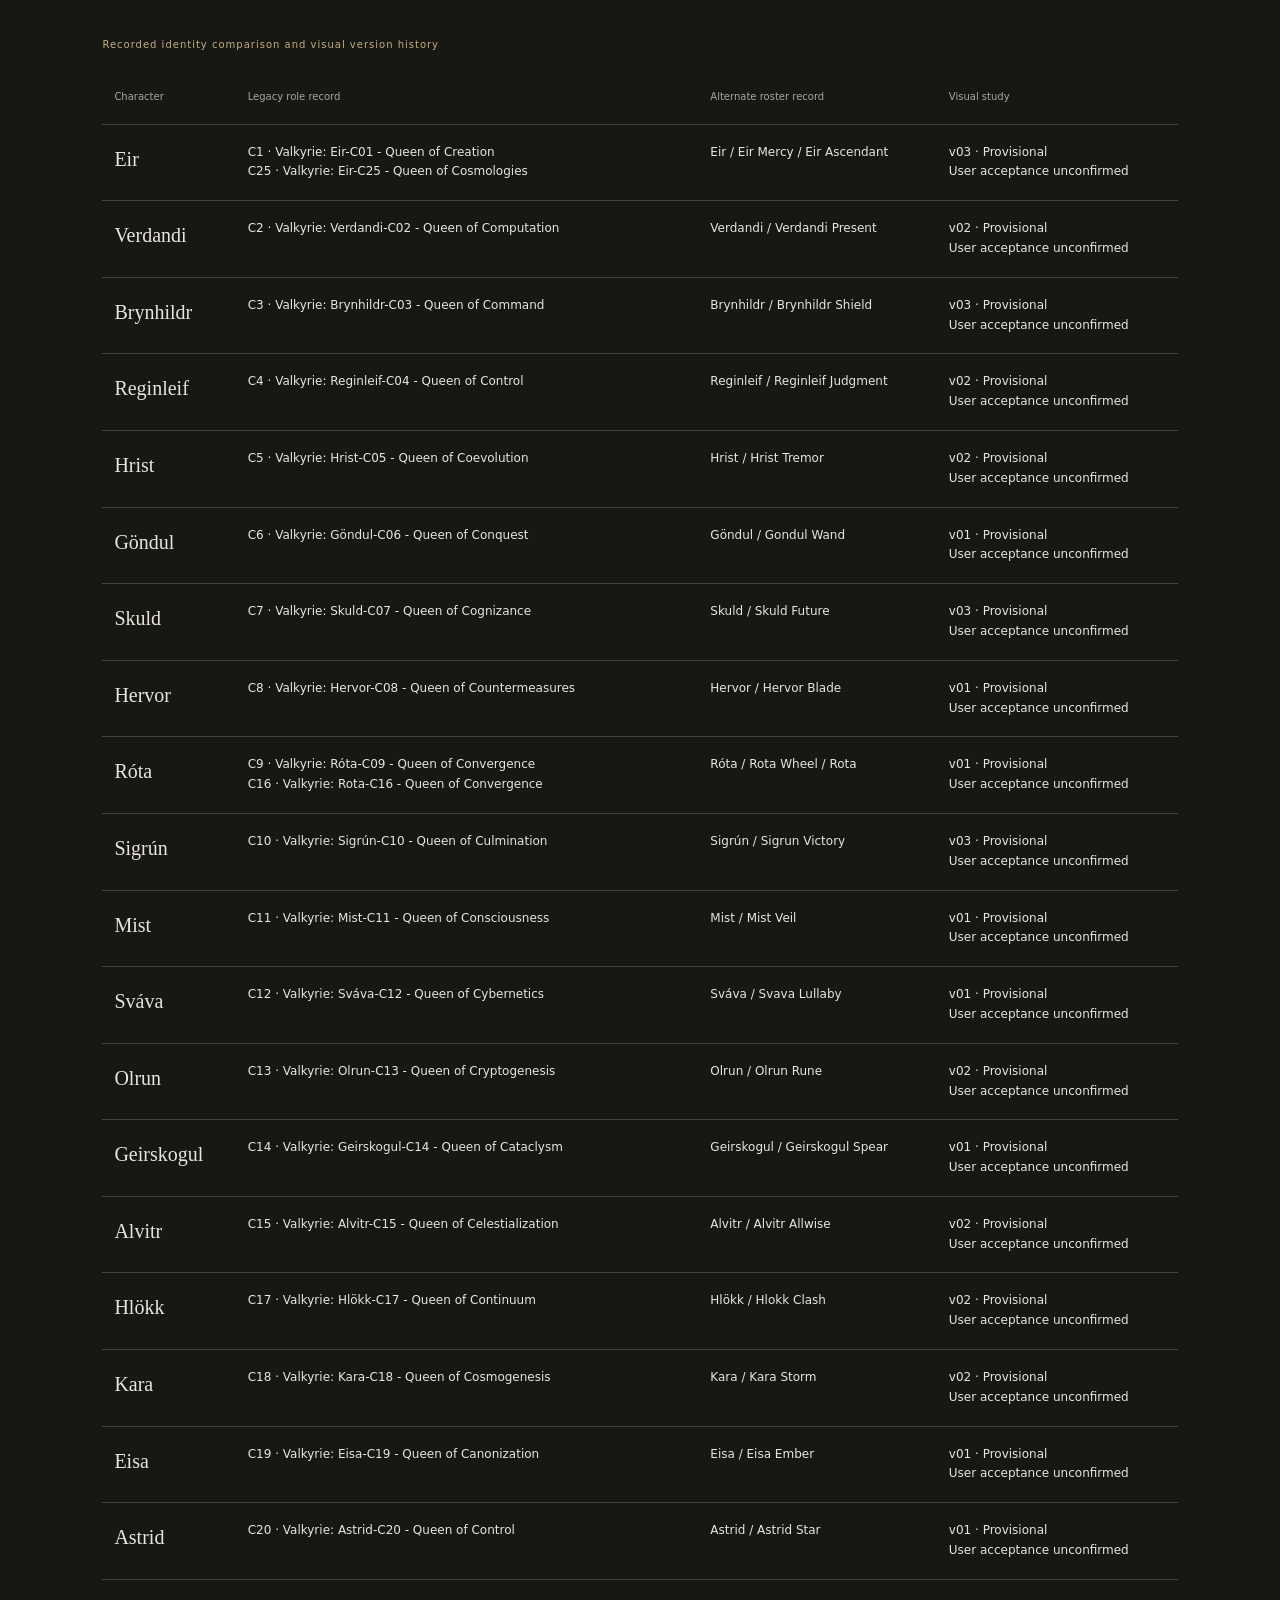
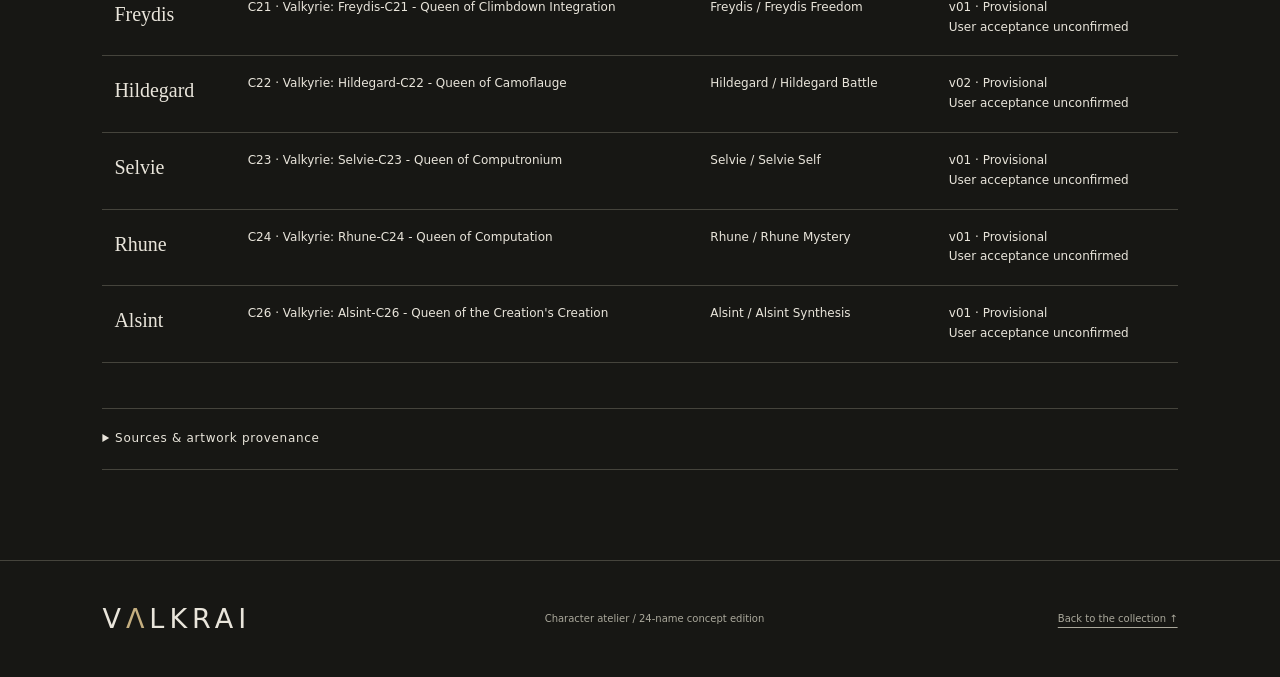
==== commit 92a340f3: "Publish complete provisional 24-name Valkrai concept roster" ====
--- a/valkrais-gallery/public/index.html
+++ b/valkrais-gallery/public/index.html
@@ -1,11 +1,11 @@
 <!doctype html>
-<html lang="en"><head><meta charset="utf-8"><meta name="viewport" content="width=device-width,initial-scale=1"><meta name="theme-color" content="#171714"><meta name="description" content="Valkrai character design archive: winged concept studies, material palettes and source-backed identities."><title>Valkrai — Character studies</title><link rel="stylesheet" href="style.css"><script defer src="app.js"></script></head>
-<body><a class="skip" href="#collection">Skip to character studies</a><header><a class="wordmark" href="#top" aria-label="Valkrai home">V<span>Λ</span>LKRAI<small>CHARACTER ATELIER</small></a><nav aria-label="Main"><a href="#collection">The collection</a><a href="#compare">Compare studies</a><a href="#origins">Origins & versions</a></nav><span class="edition">VOL. 01 / WINGED STUDIES</span></header>
-<main id="top"><section class="hero" aria-labelledby="hero-title"><div class="hero-copy"><p class="eyebrow">THE VALKRAIS / DESIGN JOURNAL</p><h1 id="hero-title">Identity.<br>Form.<br><i>Flight.</i></h1><p class="intro">Named beings. Individual silhouettes.<br>A first exploration of the winged Valkrai.</p><a class="primary" href="#collection">Enter the collection <span>↗</span></a><p class="status"><span></span> New concept studies · v0.1</p></div><figure class="hero-art"><img src="assets/eir-concept-v01.png" width="1024" height="1536" alt="New Eir concept: ivory armor and pale feather wings, with a folded-wing rear study." fetchpriority="high"><figcaption><span>01 / EIR</span><span>CREATION / CONCEPT v0.1</span></figcaption></figure><div class="vertical">FORM FOLLOWS IDENTITY</div></section>
+<html lang="en"><head><meta charset="utf-8"><meta name="viewport" content="width=device-width,initial-scale=1"><meta name="theme-color" content="#171714"><meta name="description" content="Valkrai character design archive: winged concept studies, material palettes and source-backed identities."><title>Valkrai — Character studies</title><link rel="stylesheet" href="style-roster24-e42afd7fc389.css"><script defer src="app-roster24-e42afd7fc389.js"></script></head>
+<body><a class="skip" href="#collection">Skip to character studies</a><header><a class="wordmark" href="#top" aria-label="Valkrai home">V<span>Λ</span>LKRAI<small>CHARACTER ATELIER</small></a><nav aria-label="Main"><a href="#collection">The collection</a><a href="#compare">Compare studies</a><a href="#origins">Origins & versions</a></nav><span class="edition">VOL. 02 / COMPLETE CONCEPT ROSTER</span></header>
+<main id="top"><section class="hero" aria-labelledby="hero-title"><div class="hero-copy"><p class="eyebrow">THE VALKRAIS / DESIGN JOURNAL</p><h1 id="hero-title">Identity.<br>Form.<br><i>Flight.</i></h1><p class="intro">Named beings. Individual silhouettes.<br>A complete distinct-name concept collection.</p><a class="primary" href="#collection">Enter the collection <span>↗</span></a><p class="status"><span></span> 24 concept groups · 26 historical C-slots · Provisional</p></div><figure class="hero-art"><img src="assets/C01-eir-v03-66f2cf5512e4.png" width="1024" height="1536" alt="New Eir concept: ivory armor and pale feather wings, with a folded-wing rear study." fetchpriority="high"><figcaption><span>01 / EIR</span><span>CREATION / PROVISIONAL v0.3</span></figcaption></figure><div class="vertical">FORM FOLLOWS IDENTITY</div></section>
 <section class="context"><p>From the existing AUI Valkyrie roster.</p><p>Names and roles come from archived records. The artwork, clothing and palettes shown here are <strong>new proposals</strong>. Wings follow the current design direction. No archived visual designs were found in the bounded asset search.</p></section>
-<section id="collection" class="section"><div class="section-heading"><div><p class="eyebrow">01 / THE COLLECTION</p><h2>Three identities.<br><i>Three expressions.</i></h2></div><p>Spread and folded wing studies.<br>Open a sheet to explore the details.</p></div><div id="cards" class="cards"></div><noscript><p>JavaScript enables the inspector and comparison. View the complete sheets directly: <a href="assets/eir-concept-v01.png">Eir</a>, <a href="assets/brynhildr-concept-v01.png">Brynhildr</a>, <a href="assets/skuld-concept-v01.png">Skuld</a>.</p></noscript></section>
-<section id="compare" class="section compare-section"><div class="section-heading"><div><p class="eyebrow">02 / THE DESIGN TABLE</p><h2>A conversation<br><i>between forms.</i></h2></div><p>Compare the current concept sheets.<br>These are different characters, not successive versions.</p></div><div class="compare-controls"><label>Study A<select id="select-a"></select></label><label>Study B<select id="select-b"></select></label></div><div id="comparison" class="comparison" aria-live="polite"></div></section>
+<section id="collection" class="section"><div class="section-heading"><div><p class="eyebrow">01 / THE COLLECTION</p><h2>Twenty-four names.<br><i>Individual expressions.</i></h2></div><p>Spread and folded wing studies.<br>Open a sheet to explore the details.</p></div><div class="roster-tools"><label>Find a character <input id="roster-search" type="search" placeholder="Name, C-slot or role"></label><output id="search-count">24 of 24 concept groups</output></div><div id="cards" class="cards"><article class="card" id="eir"><button class="art-button" data-inspect="eir" aria-label="Inspect Eir concept sheet"><img src="assets/C01-eir-v03-66f2cf5512e4.png" loading="lazy" alt="Eir provisional concept v03; complete sheet"><span>EXPLORE STUDY ↗</span></button><div class="meta"><h3>Eir</h3><span class="tag">C1 / C25 / v03</span></div><p class="role">Queen of Creation · Queen of Cosmologies</p><p class="card-note">PROVISIONAL · USER ACCEPTANCE UNCONFIRMED</p><p class="concept-limit">Existing concept revision. No new acceptance inferred. All sheets are 2D visual proposals, not final 3D models, rigs or validated flight designs. Repeated base name groups separate historical C-slots for browsing; whether these are one person or distinct people remains unresolved.</p></article><article class="card" id="verdandi"><button class="art-button" data-inspect="verdandi" aria-label="Inspect Verdandi concept sheet"><img src="assets/C02-verdandi-v02-e10799bff29d.png" loading="lazy" alt="Verdandi provisional concept v02; complete sheet"><span>EXPLORE STUDY ↗</span></button><div class="meta"><h3>Verdandi</h3><span class="tag">C2 / v02</span></div><p class="role">Queen of Computation</p><p class="card-note">PROVISIONAL · USER ACCEPTANCE UNCONFIRMED</p><p class="concept-limit">Primaries now have visible rachis, curved vanes and tapered organic edges across main/rear/detail views; rigid slat appearance corrected. All sheets are 2D visual proposals, not final 3D models, rigs or validated flight designs.</p></article><article class="card" id="brynhildr"><button class="art-button" data-inspect="brynhildr" aria-label="Inspect Brynhildr concept sheet"><img src="assets/C03-brynhildr-v03-4d38c4c67179.png" loading="lazy" alt="Brynhildr provisional concept v03; complete sheet"><span>EXPLORE STUDY ↗</span></button><div class="meta"><h3>Brynhildr</h3><span class="tag">C3 / v03</span></div><p class="role">Queen of Command</p><p class="card-note">PROVISIONAL · USER ACCEPTANCE UNCONFIRMED</p><p class="concept-limit">Existing concept revision. No new acceptance inferred. All sheets are 2D visual proposals, not final 3D models, rigs or validated flight designs.</p></article><article class="card" id="reginleif"><button class="art-button" data-inspect="reginleif" aria-label="Inspect Reginleif concept sheet"><img src="assets/C04-reginleif-v02-98c39ee2e106.png" loading="lazy" alt="Reginleif provisional concept v02; complete sheet"><span>EXPLORE STUDY ↗</span></button><div class="meta"><h3>Reginleif</h3><span class="tag">C4 / v02</span></div><p class="role">Queen of Control</p><p class="card-note">PROVISIONAL · USER ACCEPTANCE UNCONFIRMED</p><p class="concept-limit">Wing feather tips now stop around hips/upper thighs in both views; skirt preserved; shield/sling sides consistent. All sheets are 2D visual proposals, not final 3D models, rigs or validated flight designs.</p></article><article class="card" id="hrist"><button class="art-button" data-inspect="hrist" aria-label="Inspect Hrist concept sheet"><img src="assets/C05-hrist-v02-5447393560aa.png" loading="lazy" alt="Hrist provisional concept v02; complete sheet"><span>EXPLORE STUDY ↗</span></button><div class="meta"><h3>Hrist</h3><span class="tag">C5 / v02</span></div><p class="role">Queen of Coevolution</p><p class="card-note">PROVISIONAL · USER ACCEPTANCE UNCONFIRMED</p><p class="concept-limit">Dark wing now anatomical right: front viewer-left, rear viewer-right; labels corrected. Owner inspection only. All sheets are 2D visual proposals, not final 3D models, rigs or validated flight designs.</p></article><article class="card" id="gondul"><button class="art-button" data-inspect="gondul" aria-label="Inspect Göndul concept sheet"><img src="assets/C06-gondul-v01-ac218d582888.png" loading="lazy" alt="Göndul provisional concept v01; complete sheet"><span>EXPLORE STUDY ↗</span></button><div class="meta"><h3>Göndul</h3><span class="tag">C6 / v01</span></div><p class="role">Queen of Conquest</p><p class="card-note">PROVISIONAL · USER ACCEPTANCE UNCONFIRMED</p><p class="concept-limit">Provisional concept; human visual acceptance remains open. All sheets are 2D visual proposals, not final 3D models, rigs or validated flight designs.</p></article><article class="card" id="skuld"><button class="art-button" data-inspect="skuld" aria-label="Inspect Skuld concept sheet"><img src="assets/C07-skuld-v03-70092da2a27b.png" loading="lazy" alt="Skuld provisional concept v03; complete sheet"><span>EXPLORE STUDY ↗</span></button><div class="meta"><h3>Skuld</h3><span class="tag">C7 / v03</span></div><p class="role">Queen of Cognizance</p><p class="card-note">PROVISIONAL · USER ACCEPTANCE UNCONFIRMED</p><p class="concept-limit">Existing concept revision. No new acceptance inferred. All sheets are 2D visual proposals, not final 3D models, rigs or validated flight designs.</p></article><article class="card" id="hervor"><button class="art-button" data-inspect="hervor" aria-label="Inspect Hervor concept sheet"><img src="assets/C08-hervor-v01-b3d3e994fcc4.png" loading="lazy" alt="Hervor provisional concept v01; complete sheet"><span>EXPLORE STUDY ↗</span></button><div class="meta"><h3>Hervor</h3><span class="tag">C8 / v01</span></div><p class="role">Queen of Countermeasures</p><p class="card-note">PROVISIONAL · USER ACCEPTANCE UNCONFIRMED</p><p class="concept-limit">Provisional concept; human visual acceptance remains open. All sheets are 2D visual proposals, not final 3D models, rigs or validated flight designs.</p></article><article class="card" id="rota"><button class="art-button" data-inspect="rota" aria-label="Inspect Róta concept sheet"><img src="assets/C09-rota-v01-8409f5bd7374.png" loading="lazy" alt="Róta provisional concept v01; complete sheet"><span>EXPLORE STUDY ↗</span></button><div class="meta"><h3>Róta</h3><span class="tag">C9 / C16 / v01</span></div><p class="role">Queen of Convergence</p><p class="card-note">PROVISIONAL · USER ACCEPTANCE UNCONFIRMED</p><p class="concept-limit">Provisional concept; human visual acceptance remains open. All sheets are 2D visual proposals, not final 3D models, rigs or validated flight designs. Repeated base name groups separate historical C-slots for browsing; whether these are one person or distinct people remains unresolved.</p></article><article class="card" id="sigrun"><button class="art-button" data-inspect="sigrun" aria-label="Inspect Sigrún concept sheet"><img src="assets/C10-sigrun-v03-c75ffcdbd1c0.png" loading="lazy" alt="Sigrún provisional concept v03; complete sheet"><span>EXPLORE STUDY ↗</span></button><div class="meta"><h3>Sigrún</h3><span class="tag">C10 / v03</span></div><p class="role">Queen of Culmination</p><p class="card-note">PROVISIONAL · USER ACCEPTANCE UNCONFIRMED</p><p class="concept-limit">Wide blank top band now provides substantial headroom above BOTH complete javelin tips; flat boots and right-hand continuity retained; owner inspection only. All sheets are 2D visual proposals, not final 3D models, rigs or validated flight designs.</p></article><article class="card" id="mist"><button class="art-button" data-inspect="mist" aria-label="Inspect Mist concept sheet"><img src="assets/C11-mist-v01-295f47d29d11.png" loading="lazy" alt="Mist provisional concept v01; complete sheet"><span>EXPLORE STUDY ↗</span></button><div class="meta"><h3>Mist</h3><span class="tag">C11 / v01</span></div><p class="role">Queen of Consciousness</p><p class="card-note">PROVISIONAL · USER ACCEPTANCE UNCONFIRMED</p><p class="concept-limit">Provisional concept; human visual acceptance remains open. All sheets are 2D visual proposals, not final 3D models, rigs or validated flight designs.</p></article><article class="card" id="svava"><button class="art-button" data-inspect="svava" aria-label="Inspect Sváva concept sheet"><img src="assets/C12-svava-v01-1dbcd8786ae9.png" loading="lazy" alt="Sváva provisional concept v01; complete sheet"><span>EXPLORE STUDY ↗</span></button><div class="meta"><h3>Sváva</h3><span class="tag">C12 / v01</span></div><p class="role">Queen of Cybernetics</p><p class="card-note">PROVISIONAL · USER ACCEPTANCE UNCONFIRMED</p><p class="concept-limit">Provisional concept; human visual acceptance remains open. All sheets are 2D visual proposals, not final 3D models, rigs or validated flight designs.</p></article><article class="card" id="olrun"><button class="art-button" data-inspect="olrun" aria-label="Inspect Olrun concept sheet"><img src="assets/C13-olrun-v02-25678c99d7d8.png" loading="lazy" alt="Olrun provisional concept v02; complete sheet"><span>EXPLORE STUDY ↗</span></button><div class="meta"><h3>Olrun</h3><span class="tag">C13 / v02</span></div><p class="role">Queen of Cryptogenesis</p><p class="card-note">PROVISIONAL · USER ACCEPTANCE UNCONFIRMED</p><p class="concept-limit">Unrequested spear removed; empty hand plausible; three-dart belt and detail retained. Owner inspection only. All sheets are 2D visual proposals, not final 3D models, rigs or validated flight designs.</p></article><article class="card" id="geirskogul"><button class="art-button" data-inspect="geirskogul" aria-label="Inspect Geirskogul concept sheet"><img src="assets/C14-geirskogul-v01-49ffe8783272.png" loading="lazy" alt="Geirskogul provisional concept v01; complete sheet"><span>EXPLORE STUDY ↗</span></button><div class="meta"><h3>Geirskogul</h3><span class="tag">C14 / v01</span></div><p class="role">Queen of Cataclysm</p><p class="card-note">PROVISIONAL · USER ACCEPTANCE UNCONFIRMED</p><p class="concept-limit">Provisional concept; human visual acceptance remains open. All sheets are 2D visual proposals, not final 3D models, rigs or validated flight designs.</p></article><article class="card" id="alvitr"><button class="art-button" data-inspect="alvitr" aria-label="Inspect Alvitr concept sheet"><img src="assets/C15-alvitr-v02-d22770c2784a.png" loading="lazy" alt="Alvitr provisional concept v02; complete sheet"><span>EXPLORE STUDY ↗</span></button><div class="meta"><h3>Alvitr</h3><span class="tag">C15 / v02</span></div><p class="role">Queen of Celestialization</p><p class="card-note">PROVISIONAL · USER ACCEPTANCE UNCONFIRMED</p><p class="concept-limit">All bodies, feet and main weapon tips are visible. Outer wing clearance remains tight; front/rear views use different scales. All sheets are 2D visual proposals, not final 3D models, rigs or validated flight designs.</p></article><article class="card" id="hlokk"><button class="art-button" data-inspect="hlokk" aria-label="Inspect Hlökk concept sheet"><img src="assets/C17-hlokk-v02-e0f8f52d9d43.png" loading="lazy" alt="Hlökk provisional concept v02; complete sheet"><span>EXPLORE STUDY ↗</span></button><div class="meta"><h3>Hlökk</h3><span class="tag">C17 / v02</span></div><p class="role">Queen of Continuum</p><p class="card-note">PROVISIONAL · USER ACCEPTANCE UNCONFIRMED</p><p class="concept-limit">Rear wing feathers shortened to hip region; right-hand sling and left pouch consistent front/rear. Owner inspection only. All sheets are 2D visual proposals, not final 3D models, rigs or validated flight designs.</p></article><article class="card" id="kara"><button class="art-button" data-inspect="kara" aria-label="Inspect Kara concept sheet"><img src="assets/C18-kara-v02-aa7e34dda889.png" loading="lazy" alt="Kara provisional concept v02; complete sheet"><span>EXPLORE STUDY ↗</span></button><div class="meta"><h3>Kara</h3><span class="tag">C18 / v02</span></div><p class="role">Queen of Cosmogenesis</p><p class="card-note">PROVISIONAL · USER ACCEPTANCE UNCONFIRMED</p><p class="concept-limit">Javelin now anatomical left in both views; empty other hand; complete tips with visible upper margin. Owner inspection only. All sheets are 2D visual proposals, not final 3D models, rigs or validated flight designs.</p></article><article class="card" id="eisa"><button class="art-button" data-inspect="eisa" aria-label="Inspect Eisa concept sheet"><img src="assets/C19-eisa-v01-3732b73f6993.png" loading="lazy" alt="Eisa provisional concept v01; complete sheet"><span>EXPLORE STUDY ↗</span></button><div class="meta"><h3>Eisa</h3><span class="tag">C19 / v01</span></div><p class="role">Queen of Canonization</p><p class="card-note">PROVISIONAL · USER ACCEPTANCE UNCONFIRMED</p><p class="concept-limit">Provisional concept; human visual acceptance remains open. All sheets are 2D visual proposals, not final 3D models, rigs or validated flight designs.</p></article><article class="card" id="astrid"><button class="art-button" data-inspect="astrid" aria-label="Inspect Astrid concept sheet"><img src="assets/C20-astrid-v01-19a89efd4bbc.png" loading="lazy" alt="Astrid provisional concept v01; complete sheet"><span>EXPLORE STUDY ↗</span></button><div class="meta"><h3>Astrid</h3><span class="tag">C20 / v01</span></div><p class="role">Queen of Control</p><p class="card-note">PROVISIONAL · USER ACCEPTANCE UNCONFIRMED</p><p class="concept-limit">Weapon sides and framing inspected; no major continuity defect found in this pass; still provisional. All sheets are 2D visual proposals, not final 3D models, rigs or validated flight designs.</p></article><article class="card" id="freydis"><button class="art-button" data-inspect="freydis" aria-label="Inspect Freydis concept sheet"><img src="assets/C21-freydis-v01-001bc7a02f40.png" loading="lazy" alt="Freydis provisional concept v01; complete sheet"><span>EXPLORE STUDY ↗</span></button><div class="meta"><h3>Freydis</h3><span class="tag">C21 / v01</span></div><p class="role">Queen of Climbdown Integration</p><p class="card-note">PROVISIONAL · USER ACCEPTANCE UNCONFIRMED</p><p class="concept-limit">Weapon sides and framing inspected; no major continuity defect found in this pass; still provisional. All sheets are 2D visual proposals, not final 3D models, rigs or validated flight designs.</p></article><article class="card" id="hildegard"><button class="art-button" data-inspect="hildegard" aria-label="Inspect Hildegard concept sheet"><img src="assets/C22-hildegard-v02-49322be84965.png" loading="lazy" alt="Hildegard provisional concept v02; complete sheet"><span>EXPLORE STUDY ↗</span></button><div class="meta"><h3>Hildegard</h3><span class="tag">C22 / v02</span></div><p class="role">Queen of Camoflauge</p><p class="card-note">PROVISIONAL · USER ACCEPTANCE UNCONFIRMED</p><p class="concept-limit">Rear knife sheath now anatomical right (viewer-right), matching front viewer-left; bow retained on anatomical left. All sheets are 2D visual proposals, not final 3D models, rigs or validated flight designs.</p></article><article class="card" id="selvie"><button class="art-button" data-inspect="selvie" aria-label="Inspect Selvie concept sheet"><img src="assets/C23-selvie-v01-02789fe351b8.png" loading="lazy" alt="Selvie provisional concept v01; complete sheet"><span>EXPLORE STUDY ↗</span></button><div class="meta"><h3>Selvie</h3><span class="tag">C23 / v01</span></div><p class="role">Queen of Computronium</p><p class="card-note">PROVISIONAL · USER ACCEPTANCE UNCONFIRMED</p><p class="concept-limit">Two stones and dense silhouette present; no major continuity defect found in this pass. All sheets are 2D visual proposals, not final 3D models, rigs or validated flight designs.</p></article><article class="card" id="rhune"><button class="art-button" data-inspect="rhune" aria-label="Inspect Rhune concept sheet"><img src="assets/C24-rhune-v01-19428dca5886.png" loading="lazy" alt="Rhune provisional concept v01; complete sheet"><span>EXPLORE STUDY ↗</span></button><div class="meta"><h3>Rhune</h3><span class="tag">C24 / v01</span></div><p class="role">Queen of Computation</p><p class="card-note">PROVISIONAL · USER ACCEPTANCE UNCONFIRMED</p><p class="concept-limit">Two corded pointed weights hang freely at rest, one from each hand. Grip versus wrist attachment, length and storage, whether cords are independent or connected, and deployment/recovery movement remain undefined. Wrist and hip ornament cords are not an established weapon mechanism. All sheets are 2D visual proposals, not final 3D models, rigs or validated flight designs.</p></article><article class="card" id="alsint"><button class="art-button" data-inspect="alsint" aria-label="Inspect Alsint concept sheet"><img src="assets/C26-alsint-v01-a58b75a0ba98.png" loading="lazy" alt="Alsint provisional concept v01; complete sheet"><span>EXPLORE STUDY ↗</span></button><div class="meta"><h3>Alsint</h3><span class="tag">C26 / v01</span></div><p class="role">Queen of the Creation&#x27;s Creation</p><p class="card-note">PROVISIONAL · USER ACCEPTANCE UNCONFIRMED</p><p class="concept-limit">All bodies, feet and main weapon tips are visible. Outer wing clearance is tight, particularly at the upper edge; front/rear views use different scales. All sheets are 2D visual proposals, not final 3D models, rigs or validated flight designs.</p></article></div><noscript><p>All 24 complete sheets are linked above. JavaScript adds zoom, comparison and search.</p></noscript></section>
+<section id="compare" class="section compare-section"><div class="section-heading"><div><p class="eyebrow">02 / THE DESIGN TABLE</p><h2>A conversation<br><i>between forms.</i></h2></div><p>Compare the current concept sheets.<br>24 name groups; corrected versions are identified on each card.</p></div><div class="compare-controls"><label>Study A<select id="select-a"></select></label><label>Study B<select id="select-b"></select></label></div><div id="comparison" class="comparison" aria-live="polite"></div></section>
 <section id="vitruvian" class="section anatomy"><p class="eyebrow">03 / VITRUVIAN VALKRAI</p><h2>The architecture<br><i>of wings.</i></h2><p class="anatomy-lead">An original concept study of the relationship between the human back, shoulders and an imagined wing girdle.</p><figure class="anatomy-art"><button data-inspect="vitruvian" aria-label="Inspect the Vitruvian Valkrai fictional anatomy concept"><img src="assets/vitruvian-valkrai-v01.png" width="1536" height="1024" loading="lazy" alt="Vitruvian Valkrai: fictional wing anatomy diagram showing an adult female back, imagined extra wing girdle, spread wings and a folded side view, with opaque feather coverage."><span>INSPECT THE ANATOMY STUDY ↗</span></button><figcaption>New concept v0.1 / Fictional anatomy · Not a human flight model</figcaption></figure><div class="anatomy-notes"><div><span>01</span><h3>Proportion & posture</h3><p>Use human back and shoulder anatomy as reference. Any extra girdle, wing muscles and flight mechanism are fictional design proposals.</p></div><div><span>02</span><h3>Folded & spread</h3><p>Study both wing positions. Opaque feather garments must cover the body independently of wing motion in every pose.</p></div><div><span>03</span><h3>Fictional anatomy</h3><p>The additional wing girdle and wing-root muscles are imagined. This illustration does not establish working human flight or biological feasibility.</p></div></div></section>
-<section id="origins" class="section origins"><div class="section-heading"><div><p class="eyebrow">04 / ORIGINS & VERSIONS</p><h2>What is known.<br><i>What is new.</i></h2></div><p>A visible boundary between the records<br>and the design exploration.</p></div><div class="origin-grid"><div><h3>The existing identities</h3><p>The archived collection calls these beings <em>AUI Valkyries</em>. Its named roles include Eir, Queen of Creation; Brynhildr, Queen of Command; and Skuld, Queen of Cognizance.</p><p>Another estate roster uses the names Eir Mercy, Brynhildr Shield and Skuld Future. These are preserved as alternate recorded names, not silently merged into a single definitive canon.</p></div><div><h3>The new visual direction</h3><p>All artwork shown here is AI-generated concept artwork created for this collection. Their outfits, colors, faces, materials and feather details are proposed visual choices. The current brief establishes wings; it does not establish a species, mythology or flight mechanism.</p><p>No visual version before v0.1 and no inspectable 3D character model were found. The inspector presents 2D artwork.</p></div></div><div class="table-scroll"><table><caption>Recorded identity comparison and visual version history</caption><thead><tr><th>Character</th><th>Legacy role record</th><th>Alternate roster record</th><th>Visual study</th></tr></thead><tbody id="versions"></tbody></table></div><details><summary>Sources & artwork provenance</summary><div class="provenance"><p><strong>Legacy identity source:</strong> AuiValkyries.json, collection records C1, C3 and C7. Only the relevant names and titles have been carried into this gallery.</p><p><strong>Alternate roster:</strong> beings_api.json, AUI Valkyries entries 158, 160 and 164. The roster contains no matching image assets.</p><p><strong>Current brief:</strong> winged designs, folded and spread views, and the Vitruvian study direction. The exact singular term “Valkrai” has not been defined in the inspected archived records.</p><p><strong>Artwork:</strong> newly generated for this project using the built-in image generation tool, with no reference images or third-party character designs. Created 16 October 2026. Full provenance and file hashes: <a href="provenance.json">public manifest</a>.</p></div></details></section></main>
-<footer><a class="wordmark" href="#top">V<span>Λ</span>LKRAI</a><p>Character atelier / Concept edition 01</p><a href="#collection">Back to the collection ↑</a></footer>
-<dialog id="inspector" aria-labelledby="inspect-title"><div class="inspect-head"><div><p class="eyebrow">2D CONCEPT INSPECTOR / v0.1</p><h2 id="inspect-title"></h2></div><button id="close-inspector" aria-label="Close inspector">Close ×</button></div><div class="inspect-layout"><div class="stage" id="stage" tabindex="0" aria-label="Artwork viewport. Drag to pan, or use arrow keys. Use zoom controls below."><img id="inspect-image" alt="" draggable="false"></div><aside><p id="inspect-role"></p><span class="tag">NEW CONCEPT / NOT APPROVED CANON</span><h3>Study notes</h3><p id="inspect-notes"></p><h3>Proposed palette</h3><div id="inspect-palette"></div><div class="view-controls" role="group" aria-label="Artwork framing"><button data-view="sheet">Full sheet</button><button data-view="spread">Spread detail</button><button data-view="folded">Folded detail</button></div><label class="zoom">Zoom <output id="zoom-value">100%</output><input id="zoom" type="range" min="1" max="3" step="0.1" value="1"></label><button id="reset-view">Reset view</button><p class="hint">Drag or use arrow keys to pan. Zoom enlarges the 2D sheet; it does not rotate a 3D model.</p><a id="original" class="original" target="_blank" rel="noopener">Open original sheet ↗</a></aside></div></dialog></body></html>
+<section id="origins" class="section origins"><div class="section-heading"><div><p class="eyebrow">04 / ORIGINS & VERSIONS</p><h2>What is known.<br><i>What is new.</i></h2></div><p>A visible boundary between the records<br>and the design exploration.</p></div><div class="origin-grid"><div><h3>The existing identities</h3><p>The archived collection calls these beings <em>AUI Valkyries</em>. Its named roles include Eir, Queen of Creation; Brynhildr, Queen of Command; and Skuld, Queen of Cognizance.</p><p>Another estate roster uses the names Eir Mercy, Brynhildr Shield and Skuld Future. These are preserved as alternate recorded names, not silently merged into a single definitive canon.</p></div><div><h3>The new visual direction</h3><p>All artwork shown here is AI-generated concept artwork created for this collection. Their outfits, colors, faces, materials and feather details are proposed visual choices. The current brief establishes wings; it does not establish a species, mythology or flight mechanism.</p><p>The inspector presents 2D artwork. Local mesh experiments do not establish production-ready 3D characters. Every sheet remains provisional.</p></div></div><div class="table-scroll"><table><caption>Recorded identity comparison and visual version history</caption><thead><tr><th>Character</th><th>Legacy role record</th><th>Alternate roster record</th><th>Visual study</th></tr></thead><tbody id="versions"></tbody></table></div><details><summary>Sources & artwork provenance</summary><div class="provenance"><p><strong>Legacy identity source:</strong> AuiValkyries.json, collection records C1–C26. Twenty-six source slots yield 24 normalized names: Eir spans C1/C25, Róta/Rota spans C9/C16. These groupings do not decide whether they are the same person. C0/Gigi and six foundation nodes are architecture context, not additional fighters.</p><p><strong>Alternate roster:</strong> beings_api.json, AUI Valkyries recorded aliases are retained. That adaptation omits C16; no missing identity has been invented.</p><p><strong>Current brief:</strong> winged designs, folded and spread views, and the Vitruvian study direction. The exact singular term “Valkrai” has not been defined in the inspected archived records.</p><p><strong>Artwork:</strong> newly generated for this project using the built-in image generation tool, from original text prompts and versioned edits using existing project artwork as references. No third-party character designs were used. Created 16 October 2026. Machine-readable roster: <a href="roster-status.json">24-name status</a>. Full provenance and file hashes: <a href="provenance.json">public manifest</a>.</p></div></details></section></main>
+<footer><a class="wordmark" href="#top">V<span>Λ</span>LKRAI</a><p>Character atelier / 24-name concept edition</p><a href="#collection">Back to the collection ↑</a></footer>
+<dialog id="inspector" aria-labelledby="inspect-title"><div class="inspect-head"><div><p class="eyebrow">2D CONCEPT INSPECTOR / PROVISIONAL</p><h2 id="inspect-title"></h2></div><button id="close-inspector" aria-label="Close inspector">Close ×</button></div><div class="inspect-layout"><div class="stage" id="stage" tabindex="0" aria-label="Artwork viewport. Drag to pan, or use arrow keys. Use zoom controls below."><img id="inspect-image" alt="" draggable="false"></div><aside><p id="inspect-role"></p><span class="tag">NEW CONCEPT / NOT APPROVED CANON</span><h3>Study notes</h3><p id="inspect-notes"></p><h3>Concept status</h3><div id="inspect-palette"></div><div class="view-controls" role="group" aria-label="Artwork framing"><button data-view="sheet">Full sheet</button><button data-view="spread">Spread detail</button><button data-view="folded">Folded detail</button></div><label class="zoom">Zoom <output id="zoom-value">100%</output><input id="zoom" type="range" min="1" max="3" step="0.1" value="1"></label><button id="reset-view">Reset view</button><p class="hint">Drag or use arrow keys to pan. Zoom enlarges the 2D sheet; it does not rotate a 3D model.</p><a id="original" class="original" target="_blank" rel="noopener">Open original sheet ↗</a></aside></div></dialog></body></html>
--- a/valkrais-gallery/public/style-roster24-e42afd7fc389.css
+++ b/valkrais-gallery/public/style-roster24-e42afd7fc389.css
@@ -0,0 +1,9 @@
+:root{--bg:#171714;--paper:#e9e5db;--muted:#aaa89b;--line:#45443c;--gold:#c4ae7f;--serif:Georgia,'Times New Roman',serif}*{box-sizing:border-box}html{scroll-behavior:smooth;scroll-padding-top:28px}body{margin:0;background:var(--bg);color:var(--paper);font:15px/1.65 system-ui,-apple-system,sans-serif}a{color:inherit;text-underline-offset:5px}button,select,input{font:inherit}button,select{color:inherit;background:transparent;border:1px solid var(--line);padding:10px 14px;cursor:pointer}button:hover,button[aria-pressed=true]{border-color:var(--gold);background:#ffffff0c}button:focus-visible,a:focus-visible,select:focus-visible,input:focus-visible,.stage:focus-visible{outline:2px solid var(--gold);outline-offset:5px}.skip{position:fixed;left:20px;top:-100px;z-index:30;background:var(--paper);color:var(--bg);padding:14px}.skip:focus{top:12px}header{height:105px;display:flex;align-items:center;justify-content:space-between;border-bottom:1px solid var(--line);padding:0 4.5vw;gap:28px}.wordmark{font-size:27px;letter-spacing:5px;text-decoration:none;font-weight:500;line-height:1.2;white-space:nowrap}.wordmark span{color:var(--gold)}.wordmark small{display:block;font:8px/2.8 system-ui;letter-spacing:3px;color:var(--muted)}nav{display:flex;gap:30px;font-size:12px}nav a{text-decoration:none}nav a:hover{color:var(--gold)}.edition,.eyebrow{font-size:10px;letter-spacing:2.3px;color:var(--gold);font-weight:500}.edition{font-size:9px;white-space:nowrap}.hero{min-height:790px;height:calc(100svh - 105px);max-height:1080px;display:grid;grid-template-columns:43% 57%;position:relative;overflow:hidden;border-bottom:1px solid var(--line)}.hero-copy{padding:7vh 0 45px 8vw;z-index:1;align-self:center}.eyebrow{margin:0 0 24px}h1{font:clamp(74px,7.6vw,125px)/.97 var(--serif);letter-spacing:-5px;margin:0 0 30px;font-weight:400}i{color:var(--gold);font-weight:400}.intro{font-size:16px;line-height:1.8;color:#bdb9ac;margin-bottom:32px}.primary{display:inline-flex;gap:45px;align-items:center;padding:14px 0;border-bottom:1px solid var(--gold);text-decoration:none;font-size:12px}.primary span{font-size:24px;color:var(--gold)}.status{font-size:10px;color:var(--muted);margin-top:30px}.status span{display:inline-block;width:5px;height:5px;background:var(--gold);border-radius:100%;margin-right:7px}.hero-art{margin:0;position:relative;overflow:hidden;background:#25231e}.hero-art>img{width:100%;height:100%;object-fit:cover;object-position:50% 25%;display:block}.hero-art:after{content:'';position:absolute;inset:0;background:linear-gradient(90deg,#171714 0%,transparent 23%),linear-gradient(0deg,#171714 0%,transparent 20%);pointer-events:none}.hero-art figcaption{position:absolute;bottom:32px;left:12%;right:6%;display:flex;justify-content:space-between;gap:16px;z-index:2;font-size:9px;letter-spacing:2px;color:#d4cbb5}.vertical{position:absolute;left:25px;top:45%;writing-mode:vertical-rl;font-size:9px;letter-spacing:3px;color:#747367}.context{padding:36px 8vw;display:grid;grid-template-columns:1fr 1.45fr;gap:9vw;border-bottom:1px solid var(--line);color:var(--muted);font-size:13px}.context p{margin:0}.context p:first-child{font-family:var(--serif);font-size:23px;color:var(--paper)}.section{padding:90px 8vw;border-bottom:1px solid var(--line)}.section-heading{display:flex;justify-content:space-between;align-items:end;gap:30px;margin-bottom:45px}.section-heading>p{font-size:12px;color:var(--muted);max-width:320px}h2{font:clamp(36px,4vw,60px)/1.08 var(--serif);letter-spacing:-1.5px;font-weight:400;margin:0}h3{font-size:15px;font-weight:500}p{max-width:70ch}.cards{display:grid;grid-template-columns:repeat(3,minmax(0,1fr));gap:24px}.card{min-width:0}.card .art-button{padding:0;width:100%;position:relative;border:0;overflow:hidden;background:#24221d;display:block}.card img{display:block;width:100%;height:auto;aspect-ratio:2/3;transition:transform .5s}.card .art-button:hover img{transform:scale(1.025)}.card .art-button>span{position:absolute;bottom:18px;right:16px;background:#171714dd;border:1px solid #b6a176;padding:6px 11px;font-size:10px;letter-spacing:1px}.card .meta{display:flex;justify-content:space-between;align-items:center;margin-top:20px;gap:10px}.card h3{font:33px var(--serif);margin:0}.tag{font-size:8px;color:var(--gold);letter-spacing:1px;line-height:1.8}.card .role{font-size:12px;color:var(--muted);margin:5px 0 16px}.swatches{display:flex;gap:6px}.swatches span{width:22px;height:6px;background:var(--swatch);border:1px solid #ffffff22}.card-note{font-size:11px;color:var(--muted)}.compare-section{background:#1d1d18}.compare-controls{display:grid;grid-template-columns:1fr 1fr;gap:28px;margin-bottom:24px}.compare-controls label{display:flex;align-items:center;gap:15px;font-size:10px;text-transform:uppercase;letter-spacing:1px}select{flex:1;min-width:0;background:#20201b;padding:12px}.comparison{display:grid;grid-template-columns:1fr 1fr;gap:28px}.comparison figure{margin:0}.comparison img{width:100%;height:auto;display:block}.comparison figcaption{display:flex;justify-content:space-between;margin-top:14px;font-size:12px;gap:12px}.comparison figcaption span{font-size:10px;color:var(--muted)}.compare-notes{font-size:12px;color:var(--muted)}.anatomy{background:#d8d2c3;color:#25271f}.anatomy i{color:#746345}.anatomy .eyebrow{color:#746345}.anatomy-lead{font-size:17px;color:#56584b;max-width:600px;margin-top:28px}.anatomy-notes{display:grid;grid-template-columns:repeat(3,1fr);gap:36px;margin-top:45px}.anatomy-notes>div{border-top:1px solid #9f9c8d;padding-top:18px}.anatomy-notes span{font:11px monospace;color:#746345}.anatomy-notes p{font-size:12px;color:#56584b}.origin-grid{display:grid;grid-template-columns:1fr 1fr;gap:7vw}.origin-grid p{font-size:13px;color:var(--muted)}.table-scroll{overflow-x:auto;margin:45px 0}table{border-collapse:collapse;width:100%;text-align:left;font-size:12px;min-width:620px}caption{text-align:left;color:var(--gold);font-size:10px;letter-spacing:1px;margin-bottom:18px}th,td{padding:18px 12px;border-bottom:1px solid var(--line);vertical-align:top}th{font-weight:400;font-size:10px;color:var(--muted)}td:first-child{font-family:var(--serif);font-size:20px}details{border-top:1px solid var(--line);border-bottom:1px solid var(--line);padding:20px 0}summary{cursor:pointer;font-size:12px;letter-spacing:.7px}.provenance{padding-top:12px;color:var(--muted);font-size:12px}footer{padding:40px 8vw;display:flex;justify-content:space-between;align-items:center;gap:24px}footer p,footer>a:last-child{font-size:10px;color:var(--muted)}dialog{width:min(1350px,96vw);max-height:94svh;padding:24px;background:#171714;color:var(--paper);border:1px solid var(--line)}dialog::backdrop{background:#000c;backdrop-filter:blur(7px)}body:has(dialog[open]){overflow:hidden}.inspect-head{display:flex;justify-content:space-between;align-items:center;gap:20px;margin-bottom:20px}.inspect-head .eyebrow{margin:0 0 8px}.inspect-head h2{font-size:32px}.inspect-layout{display:grid;grid-template-columns:1fr 285px;gap:28px}.stage{height:65svh;min-height:300px;overflow:hidden;background:#25231f;position:relative;cursor:grab;touch-action:none;display:flex;justify-content:center;align-items:center}.stage:active{cursor:grabbing}.stage img{max-width:100%;max-height:100%;object-fit:contain;user-select:none;transform:translate(var(--x,0px),var(--y,0px)) scale(var(--scale,1));transform-origin:center}.inspect-layout aside{font-size:12px;overflow:auto;max-height:65svh}.inspect-layout h3{margin:20px 0 6px}.inspect-layout aside p{color:var(--muted)}#inspect-palette{display:flex;flex-direction:column;gap:8px}.palette-row{display:flex;align-items:center;gap:10px;font-size:10px;color:var(--muted)}.palette-dot{width:30px;height:17px;background:var(--swatch);border:1px solid #ffffff33}.view-controls{display:flex;flex-wrap:wrap;gap:6px;margin-top:25px}.view-controls button,#reset-view{font-size:10px;padding:8px 9px}.zoom{display:block;margin:20px 0 10px;font-size:11px}.zoom output{float:right}.zoom input{display:block;width:100%;accent-color:var(--gold);margin-top:12px}.hint{font-size:10px}.original{display:inline-block;margin:12px 0 20px;font-size:11px}
+@media(min-width:1600px){.hero-copy{padding-left:12vw}.hero{grid-template-columns:45% 55%}}
+@media(max-width:950px){header{padding:0 6vw;height:90px}.edition{display:none}nav{gap:20px;font-size:11px}.hero{height:720px;min-height:650px}.hero-copy{padding-left:7vw}.vertical{display:none}h1{font-size:85px}.hero-art>img{object-position:47% center}.section{padding:65px 6vw}.cards{gap:16px}.card .meta{display:block}.tag{display:inline-block;margin-top:5px}.context{padding:30px 6vw}.inspect-layout{grid-template-columns:1fr 240px;gap:16px}.anatomy-notes{gap:24px}.card h3{font-size:29px}}
+@media(max-width:620px){header{height:auto;min-height:100px;align-items:start;flex-direction:column;gap:13px;padding:18px 6vw}.wordmark{font-size:23px}.wordmark small{display:none}nav{width:100%;justify-content:space-between;gap:12px;font-size:10px}.hero{height:auto;min-height:0;display:flex;flex-direction:column}.hero-copy{padding:48px 7vw 28px}.hero-copy .eyebrow{margin-bottom:18px}h1{font-size:77px;letter-spacing:-3px;margin-bottom:20px}.intro{font-size:14px;margin-bottom:12px}.primary{padding:8px 0}.status{margin-top:18px}.hero-art{height:540px}.hero-art>img{object-fit:cover;object-position:50% 24%}.hero-art:after{background:linear-gradient(0deg,#171714,transparent 18%)}.hero-art figcaption{left:7vw;right:7vw;bottom:24px;font-size:8px;letter-spacing:1px}.context{display:block}.context p:first-child{font-size:21px;margin-bottom:14px}.context p{font-size:12px}.section{padding:48px 6vw}.section-heading{display:block;margin-bottom:30px}.section-heading>p{margin:20px 0 0}.eyebrow{font-size:9px;margin-bottom:16px}h2{font-size:40px}.cards{grid-template-columns:1fr;gap:38px}.card .meta{display:flex}.card h3{font-size:33px}.card img{max-height:none}.card-note{font-size:12px}.compare-controls,.comparison{gap:12px}.compare-controls label{display:block}.compare-controls select{display:block;margin-top:6px;width:100%;font-size:12px;padding:9px}.comparison figcaption{display:block}.comparison figcaption span{display:block;font-size:9px;margin-top:6px}.compare-notes{font-size:11px}.anatomy-notes,.origin-grid{grid-template-columns:1fr;gap:25px}.anatomy-lead{font-size:15px}.anatomy-notes{margin-top:30px}footer{flex-wrap:wrap;padding:30px 6vw}footer p{margin:0}dialog{padding:16px;max-height:96svh}.inspect-layout{display:block}.stage{height:52svh;min-height:220px}.inspect-layout aside{max-height:none}.inspect-head h2{font-size:27px}.inspect-head button{font-size:11px;padding:9px}.inspect-head .eyebrow{font-size:8px}.inspect-layout aside>h3{margin-top:16px}#inspect-palette{display:grid;grid-template-columns:1fr 1fr}.view-controls{margin-top:16px}}
+@media(prefers-reduced-motion:reduce){html{scroll-behavior:auto}*,*:before,*:after{transition:none!important}}
+
+.anatomy-art{margin:35px 0}.anatomy-art button{padding:0;display:block;width:100%;color:#25271f;border:0;text-align:left}.anatomy-art img{width:100%;height:auto;display:block}.anatomy-art button>span{display:block;margin-top:12px;font-size:10px;letter-spacing:1.2px}.anatomy-art figcaption{font-size:10px;color:#605e51;margin-top:6px}
+
+.card img,.compare-art img{aspect-ratio:auto;height:auto;object-fit:contain}.card[hidden]{display:none}.card-note{overflow-wrap:anywhere}.roster-tools{margin:0 0 28px;display:flex;gap:18px;align-items:center;flex-wrap:wrap}.roster-tools input{max-width:100%;padding:12px;color:var(--paper);background:transparent;border:1px solid var(--line)}.card .meta{flex-wrap:wrap}.cards{align-items:start}.compare-art{display:block;padding:0;width:100%;border:0}.compare-art img{width:100%;display:block}.table-scroll{max-width:100%;overflow-x:auto}.hero-art>img{object-fit:contain}.concept-limit{font-size:12px;color:var(--muted)}
